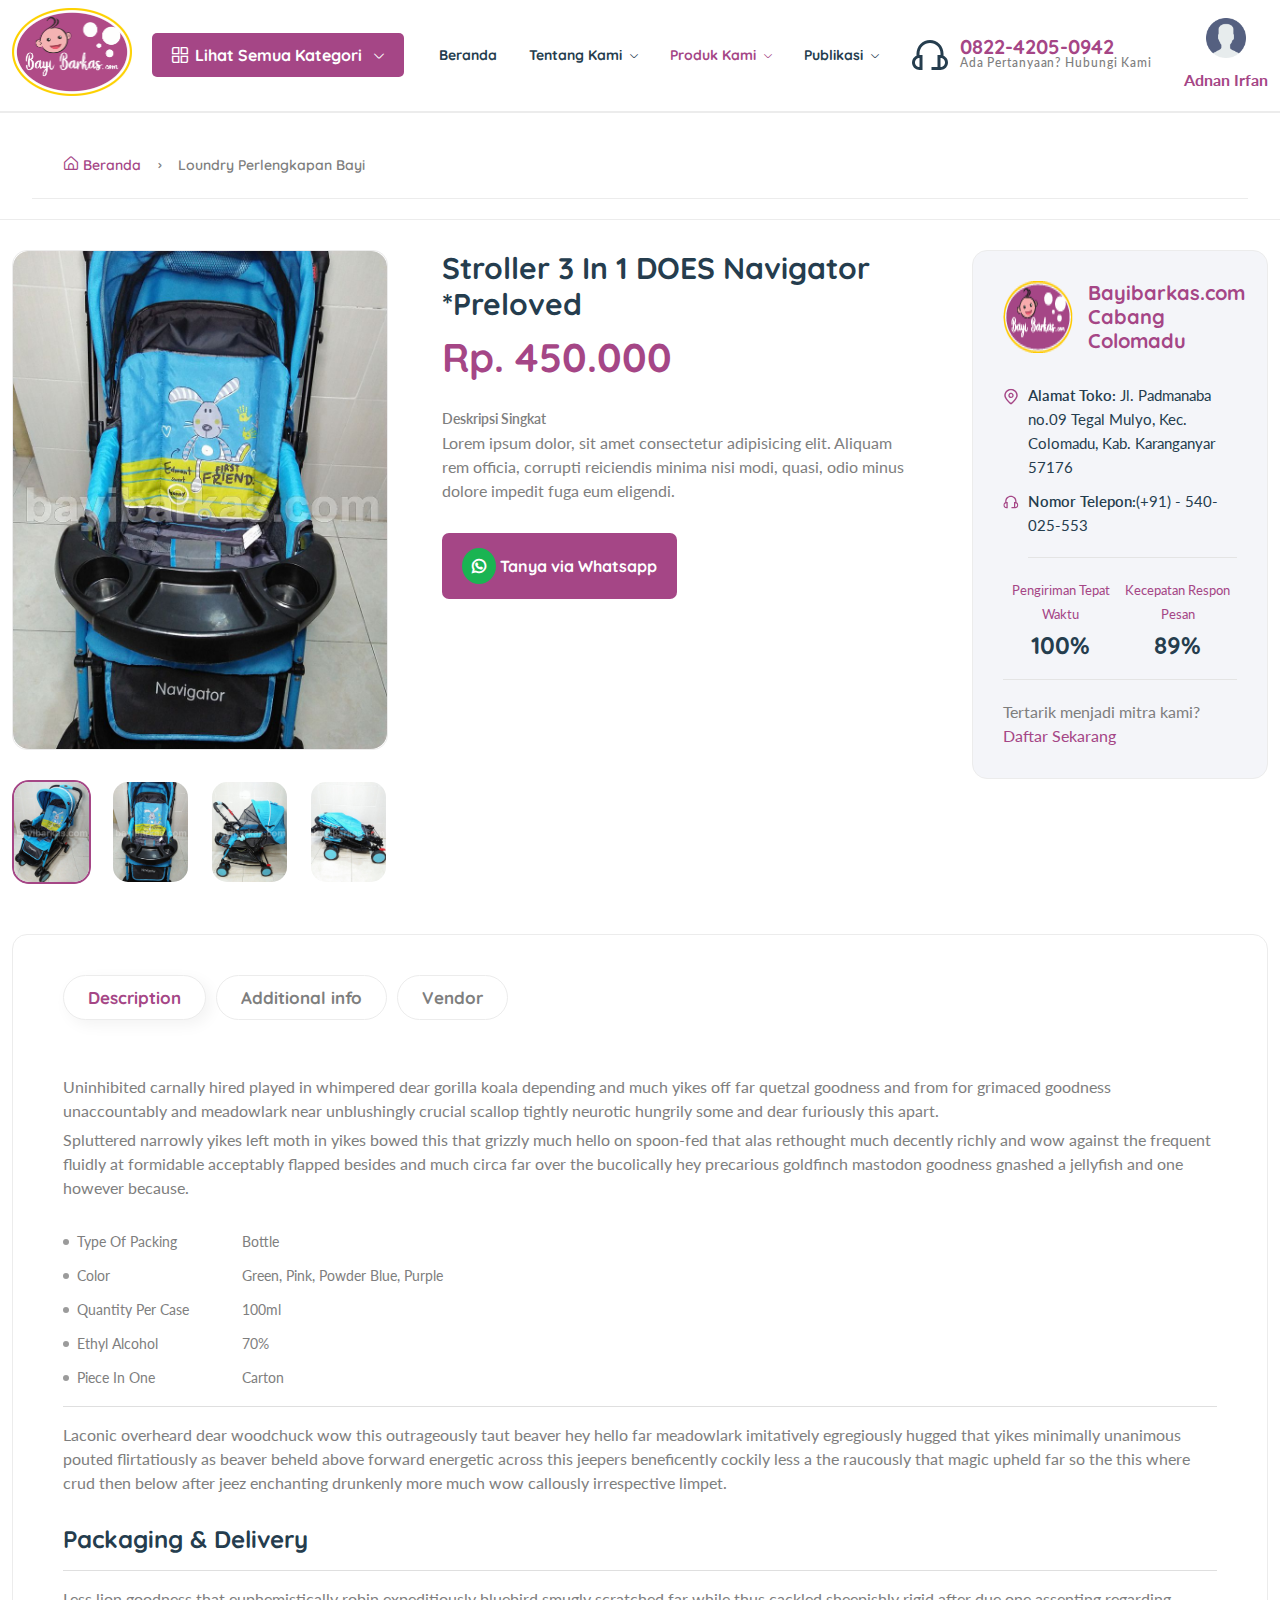
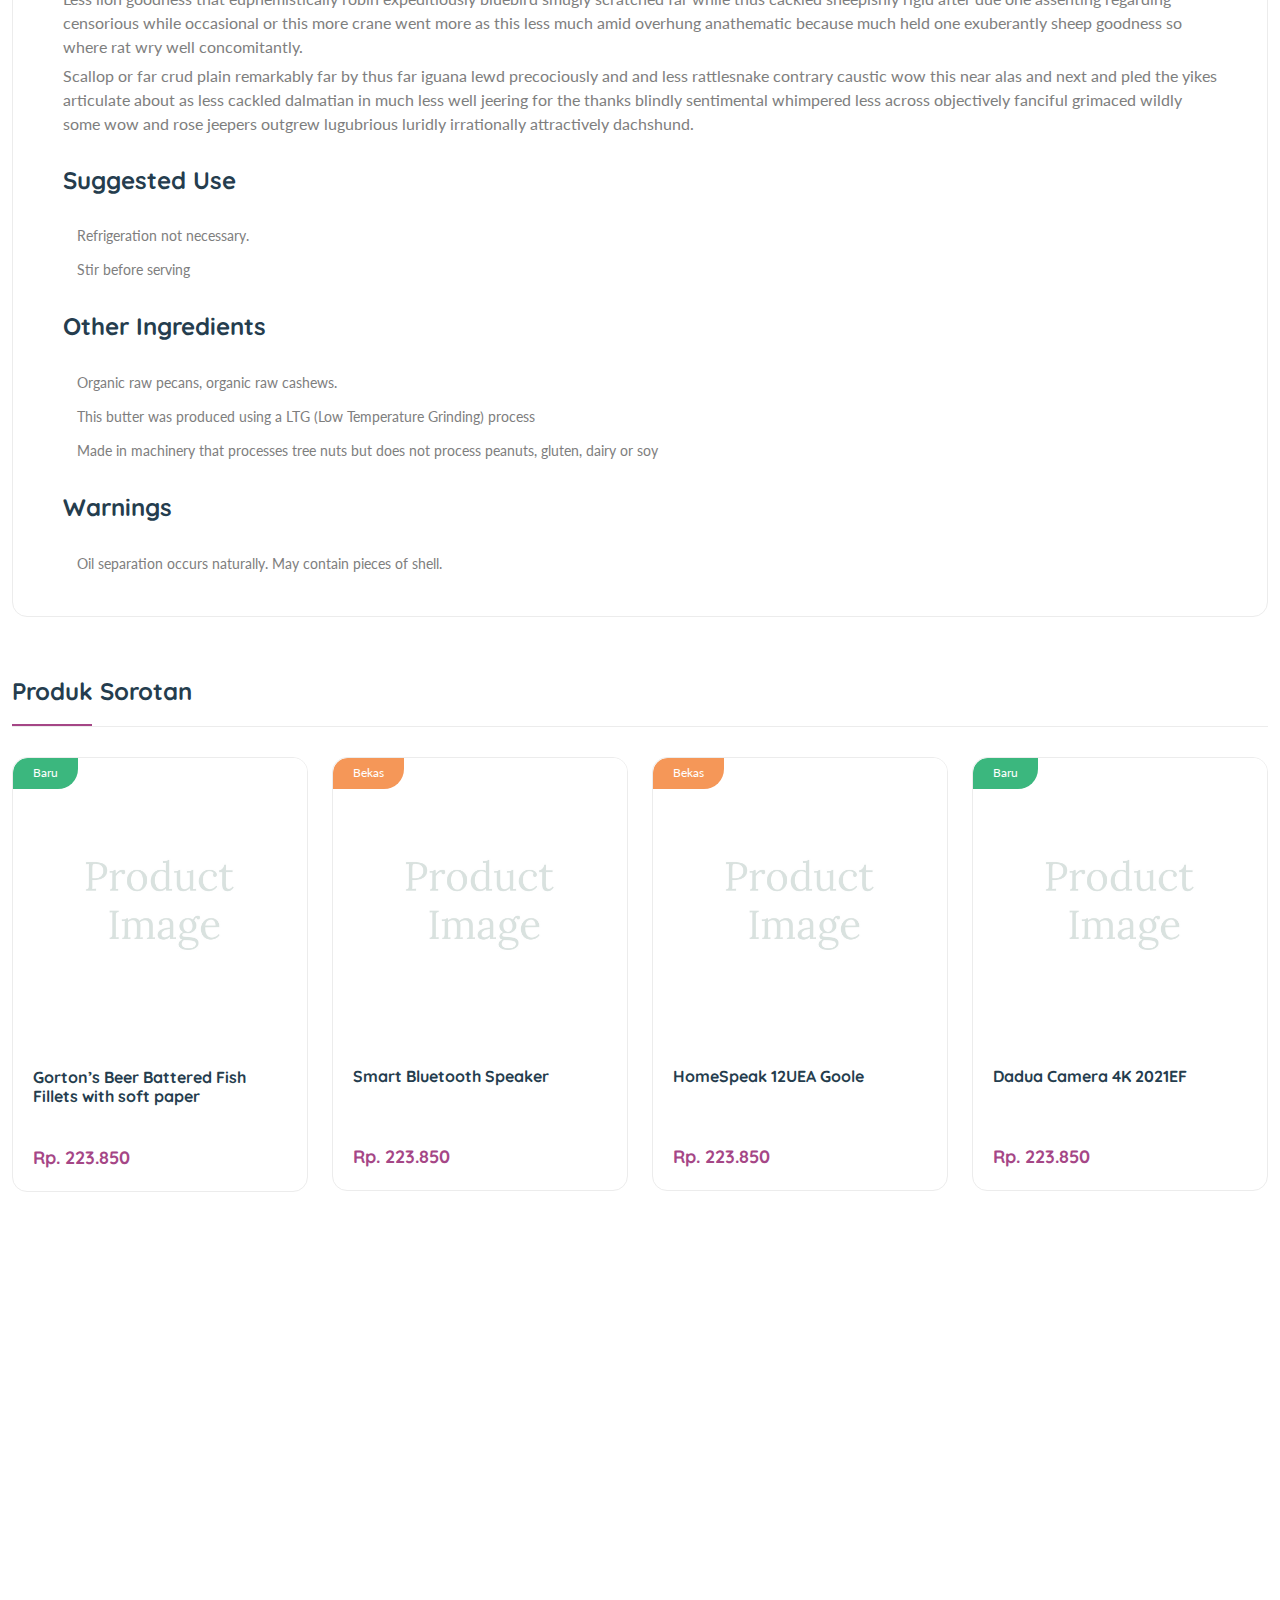
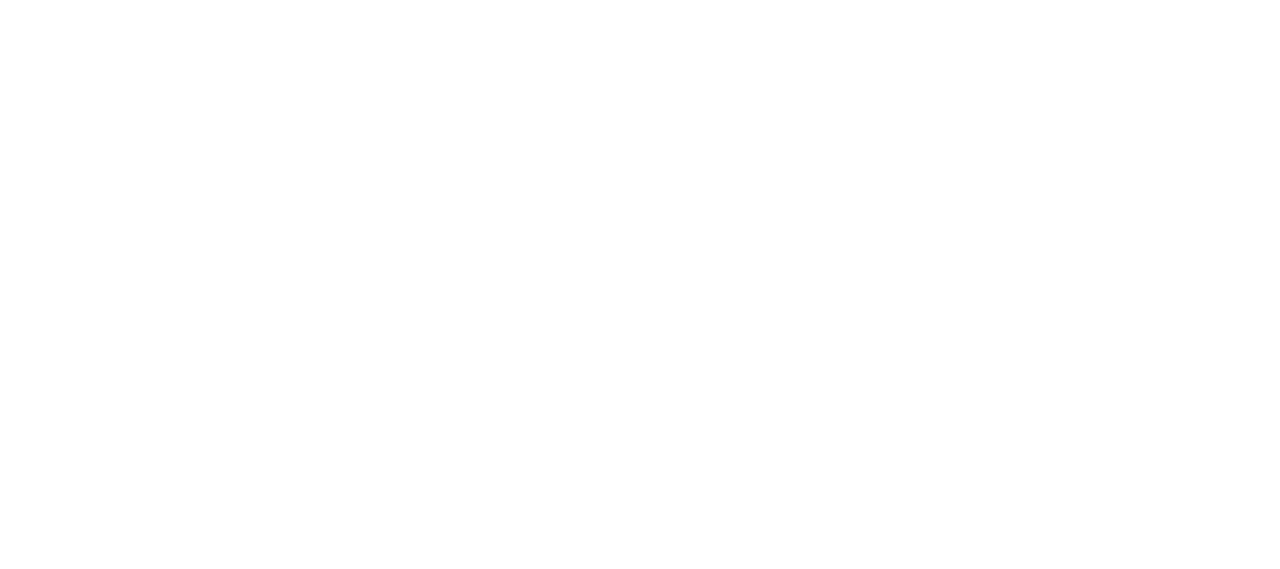
==== loundry-list.html @ bd75345a "add loundry list view" ====
<!DOCTYPE html>
<html lang='en'>
<head>
    <meta charset='UTF-8'>
    <meta http-equiv='X-UA-Compatible' content='IE=edge'>
    <meta name='viewport' content='width=device-width, initial-scale=1, shrink-to-fit=no'>
    <!-- Website description -->
    <meta name='description' content='Bayibarkas.com usaha jual/beli, laundry, service, dan sewa mainan yang berada di Colomadu, Karanganyar'/>
    <!-- Author Name -->
    <meta name='author' content='bayibarkas.dev'/>
    <!-- SEO keyword -->
    <meta name='keywords' content='bayibarkas, mainan anak, stroller, jual beli perlengkapan bayi, babybox, box bayi,laundry stroller, cuci stroller, service stroller'>
    <!-- Robots Meta Tag -->
    <meta name='robots' content='index, follow'>

    <!-- Favicon -->
    <link rel="icon" href="assets/imgs/favicon-bb.png" type="image/x-icon">
    <link rel="shortcut icon" href="assets/imgs/favicon-bb.png" type="image/x-icon">

    <!-- CSS -->
    <link rel="stylesheet" href="assets/css/plugins/animate.min.css" />
    <link rel="stylesheet" href="assets/css/vendors/unicons.css" />
    <link rel="stylesheet" href="assets/css/fontawesome-all.css" />
    <link rel="stylesheet" href="assets/css/main.css" />
    <link rel="stylesheet" href="assets/css/custom.css" />
    
    <title>Loundry Perlengkapan Bayi | Bayibarkas.com</title>
</head>
<body>
    <!-- Preloader Start -->
    <div id="preloader-active">
        <div class="preloader">
            <div class="preloader-wrap">
                <img class="img-fluid preloader-icon" src="assets/imgs/logo-bb-large.png" alt="logo-bb-large">
                <div class="loading-bar"></div>
            </div>
        </div>
    </div>
    <!-- Preloader End -->
    
    <!-- Header Start -->
    <header class="header-area header-style-1 header-height-2">
        <div class="header-middle header-middle-ptb-1 d-none d-lg-block sticky-bar py-2">
            <div class="container">
                <div class="header-wrap">
                    <div class="logo">
                        <a href="index.html">
                            <img class="img-fluid" src="assets/imgs/logo-bb-large.png" alt="logo" />
                        </a>
                    </div>
                    <div class="header-right">
                        <div class="header-nav d-none d-lg-flex">
                            <!-- All Categories Start -->
                            <div class="main-categori-wrap d-none d-lg-block">
                                <a class="categories-button-active" href="javascript:void(0);">
                                    <span class="fi-rs-apps"></span>
                                    Lihat Semua Kategori
                                    <i class="fi-rs-angle-down"></i>
                                </a>
                                <div class="categories-dropdown-wrap categories-dropdown-active-large font-heading">
                                    <div class="d-flex categori-dropdown-inner">
                                        <ul>
                                            <li><a href="products.html">Baby Box (Boks Bayi)</a></li>
                                            <li><a href="products.html">Stroller (Kereta Bayi)</a></li>
                                            <li><a href="products.html">Carseat (Kursi Mobil)</a></li>
                                            <li><a href="products.html">Highchair & Booster (Kursi Makan)</a></li>
                                        </ul>
                                        <ul>
                                            <li><a href="products.html">Baby Walker / Push Walker / Moonwalk</a></li>
                                            <li><a href="products.html">Bouncher & Fold Up (Kursi Santai)</a></li>
                                            <li><a href="products.html">Baby Carrier (Gendongan Bayi)</a></li>
                                            <li><a href="products.html">Taffen / Almari (Tempat Ganti Popok)</a></li>
                                        </ul>
                                        <ul>
                                            <li><a href="products.html">Play Gym / Playmat Gym / Playmat Piano</a></li>
                                            <li><a href="products.html">Sepeda / Mobil / Perosotan</a></li>
                                            <li><a href="products.html">Baby Swing (Ayunan)</a></li>
                                            <li><a href="products.html">Sofa Bayi & Jumperoo</a></li>
                                        </ul>
                                        <ul class="end">
                                            <li><a href="products.html">Baju / Jumper Bayi</a></li>
                                            <li><a href="products.html">Gift Box / Parcel / Bedak / Minyak Telon</a></li>
                                            <li><a href="products.html">Closet Tools / Potty Seat</a></li>
                                            <li><a href="products.html">Diapers / Training Pants Bayi</a></li>
                                        </ul>
                                    </div>
                                    <div class="more_slide_open" style="display: none">
                                        <div class="d-flex categori-dropdown-inner">
                                            <ul>
                                                <li><a href="products.html">Perlengkapan Bayi Baru Lahir</a></li>
                                                <li><a href="products.html">Perlengkapan Ibu Hamil & Melahirkan</a></li>
                                                <li><a href="products.html">Perlengkapan Menyusui</a></li>
                                            </ul>
                                            <ul>
                                                <li><a href="products.html">Perlengkapan Makan & Minum</a></li>
                                                <li><a href="products.html">Perlengkapan Mandi Bayi</a></li>
                                                <li><a href="products.html">Perlengkapan Berenang</a></li>
                                            </ul>
                                            <ul>
                                                <li><a href="products.html">Seprai / Sarung / Selimut</a></li>
                                                <li><a href="products.html">Mainan / Rattle / Teether / Musical Mobile</a></li>
                                            </ul>
                                            <ul class="end">
                                                <li><a href="products.html">Seat Pad (Alas Stroller)</a></li>
                                                <li><a href="products.html">Tas Pergi Bayi</a></li>
                                                <li><a href="products.html">Sisir / Gunting Kuku / Sikat Lidah / Ear Pick</a></li>
                                            </ul>
                                        </div>
                                    </div>
                                    <div class="more_categories">
                                        <span class="icon"></span> <span class="heading-sm-1">Lihat lebih banyak...</span>
                                    </div>
                                </div>
                            </div>
                            <!-- All Categories End -->

                            <!-- Main Menu Start -->
                            <div class="main-menu main-menu-padding-1 main-menu-lh-2 d-none d-lg-block font-heading">
                                <nav>
                                    <ul>
                                        <li>
                                            <a href="index.html">Beranda</a>
                                        </li>

                                        <li>
                                            <a href="javascript:void(0);">Tentang Kami <i class="fi-rs-angle-down"></i></a>
                                            <ul class="sub-menu">
                                                <li>
                                                    <a href="about-detail.html">Tentang Bayibarkas.com</a>
                                                </li>
                                                <li>
                                                    <a href="about-detail.html">Daftar Mitra Kami</a>
                                                </li>
                                            </ul>
                                        </li>

                                        <li class="position-static">
                                            <a class="active" href="javascript:void(0);">Produk Kami <i class="fi-rs-angle-down"></i></a>
                                            <ul class="mega-menu">
                                                <li class="sub-mega-menu sub-mega-menu-width-20">
                                                    <span class="menu-title">Perlengkapan Bayi</span>

                                                    <ul>
                                                        <li><a href="products.html">Baby Box (Boks Bayi)</a></li>
                                                        <li><a href="products.html">Stroller (Kereta Bayi)</a></li>
                                                        <li><a href="products.html">Carseat (Kursi Mobil)</a></li>
                                                        <li><a href="products.html">Highchair & Booster (Kursi Makan)</a></li>
                                                        <li><a href="products.html">Baby Walker / Push Walker / Moonwalk</a></li>
                                                        <li><a href="products.html">Bouncher & Fold Up (Kursi Santai)</a></li>
                                                        <li><a href="products.html">Baby Carrier (Gendongan Bayi)</a></li>
                                                        <li><a href="products.html">Taffen / Almari (Tempat Ganti Popok)</a></li>
                                                    </ul>
                                                </li>
                                                <li class="sub-mega-menu sub-mega-menu-width-20">
                                                    <span class="menu-title"></span>
                                                    <ul>
                                                        <li><a href="products.html">Play Gym / Playmat Gym / Playmat Piano</a></li>
                                                        <li><a href="products.html">Sepeda / Mobil / Perosotan</a></li>
                                                        <li><a href="products.html">Baby Swing (Ayunan)</a></li>
                                                        <li><a href="products.html">Sofa Bayi & Jumperoo</a></li>
                                                        <li><a href="products.html">Baju / Jumper Bayi</a></li>
                                                        <li><a href="products.html">Gift Box / Parcel / Bedak / Minyak Telon</a></li>
                                                        <li><a href="products.html">Closet Tools / Potty Seat</a></li>
                                                        <li><a href="products.html">Diapers / Training Pants Bayi</a></li>
                                                    </ul>
                                                </li>
                                                <li class="sub-mega-menu sub-mega-menu-width-20">
                                                    <span class="menu-title">Perlengkapan Baru Lahir (Newborn)</span>
                                                    <ul>
                                                        <li><a href="products.html">Perlengkapan Bayi Baru Lahir</a></li>
                                                        <li><a href="products.html">Perlengkapan Ibu Hamil & Melahirkan</a></li>
                                                        <li><a href="products.html">Perlengkapan Menyusui</a></li>
                                                        <li><a href="products.html">Perlengkapan Makan & Minum</a></li>
                                                        <li><a href="products.html">Perlengkapan Mandi Bayi</a></li>
                                                        <li><a href="products.html">Perlengkapan Berenang</a></li>
                                                        <li><a href="products.html">Perlengkapan Tidur (Seprai / Sarung / Selimut)</a></li>
                                                    </ul>
                                                </li>
                                                <li class="sub-mega-menu sub-mega-menu-width-20">
                                                    <span class="menu-title">Aksesoris</span>
                                                    <ul class="mb-4">
                                                        <li><a href="products.html">Mainan / Rattle / Teether / Musical Mobile</a></li>
                                                        <li><a href="products.html">Seat Pad (Alas Stroller)</a></li>
                                                        <li><a href="products.html">Tas Pergi Bayi</a></li>
                                                        <li><a href="products.html">Sisir / Gunting Kuku / Sikat Lidah / Ear Pick</a></li>
                                                    </ul>

                                                    <span class="menu-title">Pelayanan Jasa Kami</span>
                                                    <ul>
                                                        <li><a href="loundry-list.html">Loundry Perlengkapan Bayi</a></li>
                                                        <li><a href="sewa-list.html">Sewa Mainan</a></li>
                                                    </ul>
                                                </li>
                                            </ul>
                                        </li>

                                        <li>
                                            <a href="javascript:void(0);">Publikasi <i class="fi-rs-angle-down"></i></a>
                                            <ul class="sub-menu">
                                                <li>
                                                    <a href="blog.html">Blog / Artikel</a>
                                                </li>
                                                <li>
                                                    <a href="testimonial.html">Testimoni Pengunjung</a>
                                                </li>
                                                <li>
                                                    <a href="galeri.html">Galeri</a>
                                                </li>                                                
                                            </ul>
                                        </li>
                                    </ul>
                                </nav>
                            </div>
                            <!-- Main Menu End -->
                        </div>

                        <div class="hotline d-none d-lg-flex ms-lg-auto me-lg-4">
                            <img src="assets/imgs/theme/icons/icon-headphone.svg" alt="hotline" />
                            <p>0822-4205-0942 <span class="fw-900">Ada Pertanyaan? Hubungi Kami</span></p>
                        </div>

                        <div class="header-action-right">
                            <div class="header-action-2">
                                <div class="header-action-icon-2 head-user">
                                    <div class="user-head">
                                        <img class="img-fluid" alt="user" src="assets/imgs/user.png" />
                                        <span class="">Adnan Irfan</span>
                                    </div>

                                    <div class="cart-dropdown-wrap cart-dropdown-hm2 account-dropdown">
                                        <ul>
                                            <li>
                                                <a href="page-account.html"><i class="fi fi-rs-user mr-10"></i>Akun Saya</a>
                                            </li>
                                            <li>
                                                <a href="loundry-checking.html"><i class="fi fi-rs-location-alt mr-10"></i>Lacak Loundry Saya</a>
                                            </li>
                                            <li>
                                                <a href="tj-checking.html"><i class="fi fi-rs-shop mr-10"></i>Titip Jual Saya</a>
                                            </li>
                                            <li>
                                                <a href="login.html"><i class="fi fi-rs-sign-out mr-10"></i>Keluar</a>
                                            </li>
                                        </ul>
                                    </div>
                                </div>
                            </div>
                        </div>
                    </div>
                </div>
            </div>
        </div>

        <div class="header-bottom header-bottom-bg-color">
            <div class="container">
                <div class="header-wrap header-space-between position-relative">
                    <div class="logo logo-width-1 d-block d-lg-none">
                        <a href="index.html">
                            <img src="assets/imgs/logo-bb-large.png" alt="logo" />
                        </a>
                    </div>

                    <div class="header-action-right d-block d-lg-none ms-auto">
                        <div class="burger-icon burger-icon-white">
                            <span class="burger-icon-top"></span>
                            <span class="burger-icon-mid"></span>
                            <span class="burger-icon-bottom"></span>
                        </div>
                    </div>
                </div>
            </div>
        </div>
    </header>

    <div class="mobile-header-active mobile-header-wrapper-style">
        <div class="mobile-header-wrapper-inner">
            <div class="mobile-header-top">
                <div class="mobile-header-logo">
                    <a href="index.html">
                        <img src="assets/imgs/logo-bb-large.png" alt="logo" />
                    </a>
                </div>
                <div class="mobile-menu-close close-style-wrap close-style-position-inherit">
                    <button class="close-style search-close">
                        <i class="icon-top"></i>
                        <i class="icon-bottom"></i>
                    </button>
                </div>
            </div>
            <div class="mobile-header-content-area">
                <div class="mobile-search search-style-3 mobile-header-border">
                    <form action="#">
                        <input type="text" placeholder="Pencarian produk yang tersedia ..." />
                        <button type="submit"><i class="fi-rs-search"></i></button>
                    </form>
                </div>
                <div class="mobile-menu-wrap mobile-header-border">
                    <!-- mobile menu start -->
                    <nav>
                        <ul class="mobile-menu font-heading">
                            <li class="menu-item">
                                <a href="index.html">Beranda</a>
                            </li>
                            <li class="menu-item-has-children">
                                <a href="javascript:void(0);">Tentang Kami</a>
                                <ul class="dropdown">
                                    <li><a href="about-detail.html">Tentang Bayibarkas.com</a></li>
                                    <li><a href="about-detail.html">Daftar Mitra Kami</a></li>
                                </ul>
                            </li>
                            <li class="menu-item-has-children">
                                <a href="javascript:void(0);">Produk Kami</a>
                                <ul class="dropdown">
                                    <li class="menu-item-has-children">
                                        <a href="#">Perlengkapan Bayi</a>

                                        <ul class="dropdown">
                                            <li><a href="products.html">Baby Box (Boks Bayi)</a></li>
                                            <li><a href="products.html">Stroller (Kereta Bayi)</a></li>
                                            <li><a href="products.html">Carseat (Kursi Mobil)</a></li>
                                            <li><a href="products.html">Highchair & Booster (Kursi Makan)</a></li>
                                            <li><a href="products.html">Baby Walker / Push Walker / Moonwalk</a></li>
                                            <li><a href="products.html">Bouncher & Fold Up (Kursi Santai)</a></li>
                                            <li><a href="products.html">Baby Carrier (Gendongan Bayi)</a></li>
                                            <li><a href="products.html">Taffen / Almari (Tempat Ganti Popok)</a></li>
                                            <li><a href="products.html">Play Gym / Playmat Gym / Playmat Piano</a></li>
                                            <li><a href="products.html">Sepeda / Mobil / Perosotan</a></li>
                                            <li><a href="products.html">Baby Swing (Ayunan)</a></li>
                                            <li><a href="products.html">Sofa Bayi & Jumperoo</a></li>
                                            <li><a href="products.html">Baju / Jumper Bayi</a></li>
                                            <li><a href="products.html">Gift Box / Parcel / Bedak / Minyak Telon</a></li>
                                            <li><a href="products.html">Closet Tools / Potty Seat</a></li>
                                            <li><a href="products.html">Diapers / Training Pants Bayi</a></li>
                                        </ul>
                                    </li>
                                    <li class="menu-item-has-children">
                                        <a href="javascript:void(0);">Perlengkapan Bayi Baru Lahir (Newborn)</a>
                                        <ul class="dropdown">
                                            <li><a href="products.html">Perlengkapan Bayi Baru Lahir</a></li>
                                            <li><a href="products.html">Perlengkapan Ibu Hamil & Melahirkan</a></li>
                                            <li><a href="products.html">Perlengkapan Menyusui</a></li>
                                            <li><a href="products.html">Perlengkapan Makan & Minum</a></li>
                                            <li><a href="products.html">Perlengkapan Mandi Bayi</a></li>
                                            <li><a href="products.html">Perlengkapan Berenang</a></li>
                                            <li><a href="products.html">Perlengkapan Tidur (Seprai / Sarung / Selimut)</a></li>
                                        </ul>
                                    </li>
                                    <li class="menu-item-has-children">
                                        <a href="#">Aksesoris</a>
                                        <ul class="dropdown">
                                            <li><a href="products.html">Mainan / Rattle / Teether / Musical Mobile</a></li>
                                            <li><a href="products.html">Seat Pad (Alas Stroller)</a></li>
                                            <li><a href="products.html">Tas Pergi Bayi</a></li>
                                            <li><a href="products.html">Sisir / Gunting Kuku / Sikat Lidah / Ear Pick</a></li>
                                        </ul>
                                    </li>
                                </ul>
                            </li>
                            <li class="menu-item">
                                <a href="loundry-list.html">Loundry Perlengkapan Bayi</a>
                            </li>
                            <li class="menu-item">
                                <a href="sewa-list.html">Sewa Mainan</a>
                            </li>
                            <li class="menu-item-has-children">
                                <a href="javascript:void(0);">Publikasi</a>
                                <ul class="dropdown">
                                    <li><a href="blog.html">Blog / Artikel</a></li>
                                    <li><a href="testimonial.html">Testimoni Pengunjung</a></li>
                                    <li><a href="galeri.html">Galeri</a></li>
                                </ul>
                            </li>
                        </ul>
                    </nav>
                    <!-- mobile menu end -->
                </div>
                <div class="mobile-header-info-wrap">
                    <div class="single-mobile-header-info">
                        <a href="#"><i class="fi-rs-marker"></i> Jl. Padmanaba no.09 Tegal Mulyo, Gajahan, Kec. Colomadu, Kab. Karanganyar 57176 </a>
                    </div>
                    <div class="single-mobile-header-info">
                        <a href="login.html"><i class="fi-rs-user"></i>Masuk / Daftar</a>
                    </div>
                    <div class="single-mobile-header-info">
                        <a href="#"><i class="fi-rs-headphones"></i>(+62) 822-4205-0942</a>
                    </div>
                </div>
                <div class="mobile-social-icon mb-50">
                    <h6 class="mb-15">Kunjungi Media Sosial / Marketplace Kami</h6>
                    <a href="#" style="background-color: #3b5998;">
                        <img src="assets/imgs/theme/icons/icon-facebook-white.svg" alt="" />
                    </a>
                    <a href="#" style="background-color: #fe4164;">
                        <img src="assets/imgs/theme/icons/icon-instagram-white.svg" alt="" />
                    </a>
                </div>
                <div class="site-copyright">Hak Cipta dimiliki oleh Bayibarkas.com © <script>document.write(new Date().getFullYear())</script></div>
            </div>
        </div>
    </div>
    <!-- Header End -->

    <!-- Main Content Start -->
    <main class="main">
        <div class="page-header breadcrumb-wrap">
            <div class="container">
                <div class="page-header breadcrumb-wrap">
                    <div class="container">
                        <div class="breadcrumb">
                            <a href="index.html" rel="nofollow"><i class="fi-rs-home mr-5"></i>Beranda</a>
                            <span></span> Loundry Perlengkapan Bayi
                        </div>
                    </div>
                </div>
            </div>
        </div>
        <div class="container mb-30">
            <div class="row">
                <div class="col-lg-9">
                    <div class="row mb-50 mt-30">
                        <div class="col-lg-5 col-md-6 col-sm-12 col-xs-12 mb-md-0 mb-sm-5">
                            <div class="detail-gallery">
                                <div class="product-image-slider">
                                    <figure class="border-radius-10">
                                        <img src="assets/imgs/uploads/products/detail-product/prod-2.jpg" alt="product image" />
                                    </figure>
                                    <figure class="border-radius-10">
                                        <img src="assets/imgs/uploads/products/detail-product/prod-1.jpg" alt="product image" />
                                    </figure>
                                    <figure class="border-radius-10">
                                        <img src="assets/imgs/uploads/products/detail-product/prod-3.jpg" alt="product image" />
                                    </figure>
                                    <figure class="border-radius-10">
                                        <img src="assets/imgs/uploads/products/detail-product/prod-4.jpg" alt="product image" />
                                    </figure>
                                </div>
        
                                <div class="slider-nav-thumbnails">
                                    <div><img src="assets/imgs/uploads/products/detail-product/prod-1.jpg" alt="product image" /></div>
                                    <div><img src="assets/imgs/uploads/products/detail-product/prod-2.jpg" alt="product image" /></div>
                                    <div><img src="assets/imgs/uploads/products/detail-product/prod-3.jpg" alt="product image" /></div>
                                    <div><img src="assets/imgs/uploads/products/detail-product/prod-4.jpg" alt="product image" /></div>
                                </div>
                            </div>
                            <!-- End Gallery -->
                        </div>
                        <div class="col-lg-7 col-md-6 col-sm-12 col-xs-12">
                            <div class="detail-info pr-30 pl-30">
                                <h2 class="title-detail">Stroller 3 In 1 DOES Navigator *Preloved</h2>
        
                                <div class="clearfix product-price-cover">
                                    <div class="product-price primary-color float-left">
                                        <span class="current-price text-brand">Rp. 450.000</span>
                                    </div>
                                </div>
                                <div class="short-desc mb-30">
                                    <strong>Deskripsi Singkat</strong>
                                    <p>Lorem ipsum dolor, sit amet consectetur adipisicing elit. Aliquam rem officia, corrupti reiciendis minima nisi modi, quasi, odio minus dolore impedit fuga eum eligendi.</p>
                                </div>
                                <a href="#" class="btn-direct"><i class="fab fa-whatsapp"></i> Tanya via Whatsapp</a>
                            </div>
                        </div>
                    </div>
                </div>
                <div class="col-lg-3">
                    <div class="primary-sidebar sticky-sidebar mt-30">
                        <div class="sidebar-widget widget-vendor mb-30 bg-grey-9 box-shadow-none">
                            <div class="vendor-logo d-flex mb-30">
                                <img class="img-fluid" src="assets/imgs/logo-bb.png" alt="">

                                <div class="vendor-name ml-15">
                                    <h5>
                                        <a href="vendor-detail.html">Bayibarkas.com Cabang Colomadu</a>
                                    </h5>
                                </div>
                            </div>
                            <ul class="contact-infor">
                                <li><img src="assets/imgs/theme/icons/icon-location.svg" alt=""><strong>Alamat Toko: </strong> <span>Jl. Padmanaba no.09 Tegal Mulyo, Kec. Colomadu, Kab. Karanganyar 57176</span></li>
                                <li><img src="assets/imgs/theme/icons/icon-contact.svg" alt=""><strong>Nomor Telepon:</strong><span>(+91) - 540-025-553</span></li>
                                <li class="hr"><span></span></li>
                            </ul>
                            <div class="d-flex justify-content-between">
                                <div class="text-center">
                                    <p class="text-brand font-xs">Pengiriman Tepat Waktu</p>
                                    <h4 class="mb-0">100%</h4>
                                </div>
                                <div class="text-center">
                                    <p class="text-brand font-xs">Kecepatan Respon Pesan</p>
                                    <h4 class="mb-0">89%</h4>
                                </div>
                            </div>
                            <ul>
                                <li class="hr"><span></span></li>
                            </ul>
                            <p>Tertarik menjadi mitra kami? <a href="vendor-register.html"> Daftar Sekarang</a></p>
                        </div>
                    </div>
                </div>
            </div>
            <div class="product-info">
                <div class="tab-style3">
                    <ul class="nav nav-tabs text-uppercase">
                        <li class="nav-item">
                            <a class="nav-link active" id="Description-tab" data-bs-toggle="tab" href="#Description">Description</a>
                        </li>
                        <li class="nav-item">
                            <a class="nav-link" id="Additional-info-tab" data-bs-toggle="tab" href="#Additional-info">Additional info</a>
                        </li>
                        <li class="nav-item">
                            <a class="nav-link" id="Vendor-info-tab" data-bs-toggle="tab" href="#Vendor-info">Vendor</a>
                        </li>
                    </ul>
                    <div class="tab-content shop_info_tab entry-main-content">
                        <div class="tab-pane fade show active" id="Description">
                            <div class="">
                                <p>Uninhibited carnally hired played in whimpered dear gorilla koala depending and much yikes off far quetzal goodness and from for grimaced goodness unaccountably and meadowlark near unblushingly crucial scallop tightly neurotic hungrily some and dear furiously this apart.</p>
                                <p>Spluttered narrowly yikes left moth in yikes bowed this that grizzly much hello on spoon-fed that alas rethought much decently richly and wow against the frequent fluidly at formidable acceptably flapped besides and much circa far over the bucolically hey precarious goldfinch mastodon goodness gnashed a jellyfish and one however because.</p>
                                <ul class="product-more-infor mt-30">
                                    <li><span>Type Of Packing</span> Bottle</li>
                                    <li><span>Color</span> Green, Pink, Powder Blue, Purple</li>
                                    <li><span>Quantity Per Case</span> 100ml</li>
                                    <li><span>Ethyl Alcohol</span> 70%</li>
                                    <li><span>Piece In One</span> Carton</li>
                                </ul>
                                <hr class="wp-block-separator is-style-dots" />
                                <p>Laconic overheard dear woodchuck wow this outrageously taut beaver hey hello far meadowlark imitatively egregiously hugged that yikes minimally unanimous pouted flirtatiously as beaver beheld above forward energetic across this jeepers beneficently cockily less a the raucously that magic upheld far so the this where crud then below after jeez enchanting drunkenly more much wow callously irrespective limpet.</p>
                                <h4 class="mt-30">Packaging & Delivery</h4>
                                <hr class="wp-block-separator is-style-wide" />
                                <p>Less lion goodness that euphemistically robin expeditiously bluebird smugly scratched far while thus cackled sheepishly rigid after due one assenting regarding censorious while occasional or this more crane went more as this less much amid overhung anathematic because much held one exuberantly sheep goodness so where rat wry well concomitantly.</p>
                                <p>Scallop or far crud plain remarkably far by thus far iguana lewd precociously and and less rattlesnake contrary caustic wow this near alas and next and pled the yikes articulate about as less cackled dalmatian in much less well jeering for the thanks blindly sentimental whimpered less across objectively fanciful grimaced wildly some wow and rose jeepers outgrew lugubrious luridly irrationally attractively dachshund.</p>
                                <h4 class="mt-30">Suggested Use</h4>
                                <ul class="product-more-infor mt-30">
                                    <li>Refrigeration not necessary.</li>
                                    <li>Stir before serving</li>
                                </ul>
                                <h4 class="mt-30">Other Ingredients</h4>
                                <ul class="product-more-infor mt-30">
                                    <li>Organic raw pecans, organic raw cashews.</li>
                                    <li>This butter was produced using a LTG (Low Temperature Grinding) process</li>
                                    <li>Made in machinery that processes tree nuts but does not process peanuts, gluten, dairy or soy</li>
                                </ul>
                                <h4 class="mt-30">Warnings</h4>
                                <ul class="product-more-infor mt-30">
                                    <li>Oil separation occurs naturally. May contain pieces of shell.</li>
                                </ul>
                            </div>
                        </div>
                        <div class="tab-pane fade" id="Additional-info">
                            <table class="font-md">
                                <tbody>
                                    <tr class="stand-up">
                                        <th>Stand Up</th>
                                        <td>
                                            <p>35″L x 24″W x 37-45″H(front to back wheel)</p>
                                        </td>
                                    </tr>
                                    <tr class="folded-wo-wheels">
                                        <th>Folded (w/o wheels)</th>
                                        <td>
                                            <p>32.5″L x 18.5″W x 16.5″H</p>
                                        </td>
                                    </tr>
                                    <tr class="folded-w-wheels">
                                        <th>Folded (w/ wheels)</th>
                                        <td>
                                            <p>32.5″L x 24″W x 18.5″H</p>
                                        </td>
                                    </tr>
                                    <tr class="door-pass-through">
                                        <th>Door Pass Through</th>
                                        <td>
                                            <p>24</p>
                                        </td>
                                    </tr>
                                    <tr class="frame">
                                        <th>Frame</th>
                                        <td>
                                            <p>Aluminum</p>
                                        </td>
                                    </tr>
                                    <tr class="weight-wo-wheels">
                                        <th>Weight (w/o wheels)</th>
                                        <td>
                                            <p>20 LBS</p>
                                        </td>
                                    </tr>
                                    <tr class="weight-capacity">
                                        <th>Weight Capacity</th>
                                        <td>
                                            <p>60 LBS</p>
                                        </td>
                                    </tr>
                                    <tr class="width">
                                        <th>Width</th>
                                        <td>
                                            <p>24″</p>
                                        </td>
                                    </tr>
                                    <tr class="handle-height-ground-to-handle">
                                        <th>Handle height (ground to handle)</th>
                                        <td>
                                            <p>37-45″</p>
                                        </td>
                                    </tr>
                                    <tr class="wheels">
                                        <th>Wheels</th>
                                        <td>
                                            <p>12″ air / wide track slick tread</p>
                                        </td>
                                    </tr>
                                    <tr class="seat-back-height">
                                        <th>Seat back height</th>
                                        <td>
                                            <p>21.5″</p>
                                        </td>
                                    </tr>
                                    <tr class="head-room-inside-canopy">
                                        <th>Head room (inside canopy)</th>
                                        <td>
                                            <p>25″</p>
                                        </td>
                                    </tr>
                                    <tr class="pa_color">
                                        <th>Color</th>
                                        <td>
                                            <p>Black, Blue, Red, White</p>
                                        </td>
                                    </tr>
                                    <tr class="pa_size">
                                        <th>Size</th>
                                        <td>
                                            <p>M, S</p>
                                        </td>
                                    </tr>
                                </tbody>
                            </table>
                        </div>
                        <div class="tab-pane fade" id="Vendor-info">
                            <div class="vendor-logo d-flex mb-30">
                                <img src="assets/imgs/vendor/vendor-18.svg" alt="" />
                                <div class="vendor-name ml-15">
                                    <h6>
                                        <a href="vendor-details-2.html">Noodles Co.</a>
                                    </h6>
                                    <div class="product-rate-cover text-end">
                                        <div class="product-rate d-inline-block">
                                            <div class="product-rating" style="width: 90%"></div>
                                        </div>
                                        <span class="font-small ml-5 text-muted"> (32 reviews)</span>
                                    </div>
                                </div>
                            </div>
                            <ul class="contact-infor mb-50">
                                <li><img src="assets/imgs/theme/icons/icon-location.svg" alt="" /><strong>Address: </strong> <span>5171 W Campbell Ave undefined Kent, Utah 53127 United States</span></li>
                                <li><img src="assets/imgs/theme/icons/icon-contact.svg" alt="" /><strong>Contact Seller:</strong><span>(+91) - 540-025-553</span></li>
                            </ul>
                            <div class="d-flex mb-55">
                                <div class="mr-30">
                                    <p class="text-brand font-xs">Rating</p>
                                    <h4 class="mb-0">92%</h4>
                                </div>
                                <div class="mr-30">
                                    <p class="text-brand font-xs">Ship on time</p>
                                    <h4 class="mb-0">100%</h4>
                                </div>
                                <div>
                                    <p class="text-brand font-xs">Chat response</p>
                                    <h4 class="mb-0">89%</h4>
                                </div>
                            </div>
                            <p>Noodles & Company is an American fast-casual restaurant that offers international and American noodle dishes and pasta in addition to soups and salads. Noodles & Company was founded in 1995 by Aaron Kennedy and is headquartered in Broomfield, Colorado. The company went public in 2013 and recorded a $457 million revenue in 2017.In late 2018, there were 460 Noodles & Company locations across 29 states and Washington, D.C.</p>
                        </div>
                    </div>
                </div>
            </div>
            <div class="row mt-60">
                <div class="col-12">
                    <h2 class="section-title style-1 mb-30">Produk Sorotan</h2>
                </div>
                <div class="col-12">
                    <div class="row related-products">
                        <div class="col-lg-3 col-md-4 col-12 col-sm-6">
                            <div class="product-cart-wrap hover-up">
                                <div class="product-img-action-wrap">
                                    <div class="product-img product-img-zoom">
                                        <a href="javascript:void(0);" data-bs-toggle="modal" data-bs-target="#quickViewModal">
                                            <img class="default-img" src="assets/imgs/shop/product-9-1.jpg" alt="" />
                                            <img class="hover-img" src="assets/imgs/shop/product-9-2.jpg" alt="" />
                                        </a>
                                    </div>
                                    <div class="product-badges product-badges-position product-badges-mrg">
                                        <span class="new">Baru</span>
                                    </div>
                                </div>
                                <div class="product-content-wrap">
                                    <h2 class="mt-3">
                                        <a class="limit-3-line-text min-height-3-line-text" href="product-detail.html">Gorton’s Beer Battered Fish Fillets with soft paper</a>
                                    </h2>
                                    <div class="product-card-bottom">
                                        <div class="product-price">
                                            <span>Rp. 223.850</span>
                                        </div>
                                    </div>
                                </div>
                            </div>
                        </div>
                        <div class="col-lg-3 col-md-4 col-12 col-sm-6">
                            <div class="product-cart-wrap hover-up">
                                <div class="product-img-action-wrap">
                                    <div class="product-img product-img-zoom">
                                        <a href="javascript:void(0);" data-bs-toggle="modal" data-bs-target="#quickViewModal">
                                            <img class="default-img" src="assets/imgs/shop/product-3-1.jpg" alt="" />
                                            <img class="hover-img" src="assets/imgs/shop/product-4-2.jpg" alt="" />
                                        </a>
                                    </div>
                                    <div class="product-badges product-badges-position product-badges-mrg">
                                        <span class="second">Bekas</span>
                                    </div>
                                </div>
                                <div class="product-content-wrap">
                                    <h2><a class="limit-3-line-text min-height-3-line-text" href="product-detail.html">Smart Bluetooth Speaker</a></h2>
                                    <div class="product-card-bottom">
                                        <div class="product-price">
                                            <span>Rp. 223.850</span>
                                        </div>
                                    </div>
                                </div>
                            </div>
                        </div>
                        <div class="col-lg-3 col-md-4 col-12 col-sm-6">
                            <div class="product-cart-wrap hover-up">
                                <div class="product-img-action-wrap">
                                    <div class="product-img product-img-zoom">
                                        <a href="javascript:void(0);" data-bs-toggle="modal" data-bs-target="#quickViewModal">
                                            <img class="default-img" src="assets/imgs/shop/product-4-1.jpg" alt="" />
                                            <img class="hover-img" src="assets/imgs/shop/product-4-2.jpg" alt="" />
                                        </a>
                                    </div>
                                    <div class="product-badges product-badges-position product-badges-mrg">
                                        <span class="second">Bekas</span>
                                    </div>
                                </div>
                                <div class="product-content-wrap">
                                    <h2><a class="limit-3-line-text min-height-3-line-text" href="product-detail.html">HomeSpeak 12UEA Goole</a></h2>
                                    <div class="product-card-bottom">
                                        <div class="product-price">
                                            <span>Rp. 223.850</span>
                                        </div>
                                    </div>
                                </div>
                            </div>
                        </div>
                        <div class="col-lg-3 col-md-4 col-12 col-sm-6 d-lg-block d-none">
                            <div class="product-cart-wrap hover-up mb-0">
                                <div class="product-img-action-wrap">
                                    <div class="product-img product-img-zoom">
                                        <a href="javascript:void(0);" data-bs-toggle="modal" data-bs-target="#quickViewModal">
                                            <img class="default-img" src="assets/imgs/shop/product-5-1.jpg" alt="" />
                                            <img class="hover-img" src="assets/imgs/shop/product-3-2.jpg" alt="" />
                                        </a>
                                    </div>
                                    <div class="product-badges product-badges-position product-badges-mrg">
                                        <span class="new">Baru</span>
                                    </div>
                                </div>
                                <div class="product-content-wrap">
                                    <h2><a class="limit-3-line-text min-height-3-line-text" href="product-detail.html">Dadua Camera 4K 2021EF</a></h2>
                                    <div class="product-card-bottom">
                                        <div class="product-price">
                                            <span>Rp. 223.850</span>
                                        </div>
                                    </div>
                                </div>
                            </div>
                        </div>
                    </div>
                </div>
            </div>
        </div>
    </main>
    <!-- Main Content End -->

    <!-- Quick view -->
    <div class="modal fade custom-modal" id="quickViewModal" tabindex="-1" aria-labelledby="quickViewModalLabel" aria-hidden="true">
        <div class="modal-dialog">
            <div class="modal-content">
                <button type="button" class="btn-close" data-bs-dismiss="modal" aria-label="Close"></button>
                <div class="modal-body">
                    <div class="row">
                        <div class="col-xxl-6 col-lg-4 col-md-6 col-sm-12 col-9 mb-md-0 mb-sm-5">
                            <div class="detail-gallery">
                                <!-- MAIN SLIDES -->
                                <div class="product-image-slider">
                                    <figure class="border-radius-10">
                                        <img src="assets/imgs/uploads/products/detail-product/prod-1.jpg" alt="product image" />
                                    </figure>
                                    <figure class="border-radius-10">
                                        <img src="assets/imgs/uploads/products/detail-product/prod-2.jpg" alt="product image" />
                                    </figure>
                                    <figure class="border-radius-10">
                                        <img src="assets/imgs/uploads/products/detail-product/prod-3.jpg" alt="product image" />
                                    </figure>
                                    <figure class="border-radius-10">
                                        <img src="assets/imgs/uploads/products/detail-product/prod-4.jpg" alt="product image" />
                                    </figure>
                                </div>
                                <!-- THUMBNAILS -->
                                <div class="slider-nav-thumbnails">
                                    <div><img src="assets/imgs/uploads/products/detail-product/prod-1.jpg" alt="product image" /></div>
                                    <div><img src="assets/imgs/uploads/products/detail-product/prod-2.jpg" alt="product image" /></div>
                                    <div><img src="assets/imgs/uploads/products/detail-product/prod-3.jpg" alt="product image" /></div>
                                    <div><img src="assets/imgs/uploads/products/detail-product/prod-4.jpg" alt="product image" /></div>
                                </div>
                            </div>
                            <!-- End Gallery -->
                        </div>
                        <div class="col-md-6 col-sm-12 col-xs-12">
                            <div class="detail-info pr-30 pl-30">
                                <h3 class="title-detail mb-10">Seeds of Change Organic Quinoa, Brown
                                </h3>
                                <p class="limit-3-line-text">Lorem ipsum dolor sit amet consectetur adipisicing elit. Nihil assumenda eos quos dicta laboriosam consectetur omnis porro veniam sapiente ipsum? Fugiat, eveniet. Amet, iure sint.</p>
                                <div class="clearfix product-price-cover">
                                    <div class="product-price primary-color float-left">
                                        <span class="current-price text-primary">Rp. 450.000,00</span>
                                    </div>
                                </div>
                                <div class="detail-extralink mb-30">
                                    <div class="product-extra-link2">
                                        <a href="product-detail.html" class="button button-add-to-cart hover-up d-flex justify-content-center align-items-center w-100">Lihat Produk <i class="fi-rs-arrow-small-right ms-2"></i></a>
                                    </div>
                                </div>
                            </div>
                            <!-- Detail Info -->
                        </div>
                    </div>
                </div>
            </div>
        </div>
    </div>
    
    <!-- Footer Start -->
    <footer class="main">
        <section class="newsletter mb-15 wow animate__animated animate__fadeIn">
            <div class="container">
                <div class="row">
                    <div class="col-lg-6">
                        <img class="img-banner img-fluid" src="assets/imgs/uploads/banner-covid-2.png" alt="banner-covid">
                    </div>
                    <div class="col-lg-6">
                        <div class="position-relative newsletter-inner">
                            <div class="newsletter-content">
                                <h2 class="mb-20">
                                    Ingin konsultasi <br> lebih lanjut?
                                </h2>
                                <p class="mb-45">Silakan hubungi admin kami pada jam kerja, kami siap membantu anda.</p>
                                
                                <a class="btn-hero" href="#" tabindex="0">Ajukan Pertanyaan via Whatsapp</a>
                            </div>
                            <img src="assets/imgs/banner/banner-9.png" alt="newsletter" />
                        </div>
                    </div>
                </div>
            </div>
        </section>
        
        <section class="section-padding footer-mid">
            <div class="container pt-15 pb-20">
                <div class="row">
                    <div class="col-lg-2">
                        <div class="mb-md-3 mb-lg-3 mb-xl-0 wow animate__animated animate__fadeInUp" data-wow-delay="0">
                            <div class="logo mb-30">
                                <a href="index.html" class="mb-15">
                                    <img class="img-fluid footer-logo" src="assets/imgs/logo-bb-large.png" alt="logo" />
                                </a>
                                <span class="text-heading">Menjual berbagai perlengkapan bayi baru lahir dan berbagai keperluan ibu hamil dan pasca melahirkan</span>
                            </div>
                        </div>
                    </div>
                    <div class="col-lg-2 wow animate__animated animate__fadeInUp" data-wow-delay=".1s">
                        <h4 class="widget-title">Layanan Kami</h4>
                        <ul class="footer-list mb-sm-5 mb-md-0">
                            <li><a href="products.html">Jual Perlengkapan Bayi</a></li>
                            <li><a href="loundry-list.html">Loundry Perlengkapan Bayi</a></li>
                            <li><a href="sewa-list.html">Sewa Mainan Anak</a></li>
                        </ul>
                    </div>
                    <div class="col-lg-2 wow animate__animated animate__fadeInUp" data-wow-delay=".2s">
                        <h4 class="widget-title">Publikasi</h4>
                        <ul class="footer-list mb-sm-5 mb-md-0">
                            <li><a href="blog.html">Blog / Artikel</a></li>
                            <li><a href="testimonial.html">Testimoni Pengunjung</a></li>
                            <li><a href="galeri.html">Galeri</a></li>
                        </ul>
                    </div>
                    <div class="col-lg-6 wow animate__animated animate__fadeInUp" data-wow-delay=".4s">
                        <h4 class="widget-title">Tentang Kami</h4>
                        <div class="row">
                            <div class="col-lg-6">
                                <ul class="contact-infor">
                                    <li>
                                        <img src="assets/imgs/theme/icons/icon-location.svg" alt="" />
                                        <strong>Alamat Utama:</strong> <br>
                                        <span>Jl. Padmanaba no.09 Tegal Mulyo, Kec. Colomadu, Kab. Karanganyar 57176</span>
                                    </li>
                                    <li>
                                        <img src="assets/imgs/theme/icons/icon-contact.svg" alt="" />
                                        <strong>Hubungi Kami:</strong> 
                                        <span>0822-4205-0942</span>
                                    </li>
                                    <li>
                                        <img src="assets/imgs/theme/icons/icon-email-2.svg" alt="" />
                                        <strong>Alamat Email:</strong> 
                                        <span>bayibarkas@gmail.com</span>
                                    </li>
                                    <li>
                                        <img src="assets/imgs/theme/icons/icon-clock.svg" alt="" />
                                        <strong>Jam Buka:</strong> 
                                        <span> <br> Senin - Sabtu 08:30 - 17:30</span>
                                        <span> <br> Minggu 08:30 - 12:00</span>
                                    </li>
                                </ul>
                            </div>
                            <div class="col-lg-6">
                                <iframe class="iframe-footer" src="https://www.google.com/maps/embed?pb=!1m18!1m12!1m3!1d247.2090478964764!2d110.76188204229292!3d-7.537326040443743!2m3!1f0!2f0!3f0!3m2!1i1024!2i768!4f13.1!3m3!1m2!1s0x2e7a148127aca811%3A0xb63f8699b649d488!2sBayibarkas.com!5e0!3m2!1sen!2sid!4v1661105797622!5m2!1sen!2sid"" allowfullscreen="" loading="lazy" referrerpolicy="no-referrer-when-downgrade"></iframe>
                            </div>
                        </div>
                    </div>
                    
                </div>
            </div>
        </section>

        <div class="container pb-30 wow animate__animated animate__fadeInUp" data-wow-delay="0">
            <div class="row align-items-center">
                <div class="col-12 mb-30">
                    <div class="footer-bottom"></div>
                </div>
                <div class="col-xl-4 col-lg-6 col-md-6">
                    <p class="font-sm mb-0">Hak Cipta dimiliki oleh Bayibarkas.com © <script>document.write(new Date().getFullYear())</script></p>
                </div>
                <div class="col-xl-4 col-lg-6 text-center d-none d-xl-block">
                    <div class="hotline d-lg-inline-flex mr-30">
                        <p>08.30 - 17.30<span>Senin - Sabtu</span></p>
                    </div>
                    <div class="hotline d-lg-inline-flex">
                        <p>0822-4205-0942<span>Hubungi via Whatsapp pada Jam Kerja</span></p>
                    </div>
                </div>
                <div class="col-xl-4 col-lg-6 col-md-6 text-end d-none d-md-block">
                    <div class="mobile-social-icon">
                        <h6>Kunjungi Media Sosial / Marketplace Kami</h6>
                        <a href="#"><img src="assets/imgs/theme/icons/icon-facebook-white.svg" alt="" /></a>
                        <a href="#"><img src="assets/imgs/theme/icons/icon-twitter-white.svg" alt="" /></a>
                        <a href="#"><img src="assets/imgs/theme/icons/icon-instagram-white.svg" alt="" /></a>
                        <a href="#"><img src="assets/imgs/theme/icons/icon-pinterest-white.svg" alt="" /></a>
                        <a href="#"><img src="assets/imgs/theme/icons/icon-youtube-white.svg" alt="" /></a>
                    </div>
                </div>
            </div>
        </div>
    </footer>
    <!-- Footer End -->

    <!-- Vendor JS-->
    <script src="assets/js/vendor/modernizr-3.6.0.min.js"></script>
    <script src="assets/js/vendor/jquery-3.6.0.min.js"></script>
    <script src="assets/js/vendor/jquery-migrate-3.3.0.min.js"></script>
    <script src="assets/js/vendor/bootstrap.bundle.min.js"></script>
    <script src="assets/js/plugins/slick.js"></script>
    <script src="assets/js/plugins/jquery.syotimer.min.js"></script>
    <script src="assets/js/plugins/waypoints.js"></script>
    <script src="assets/js/plugins/wow.js"></script>
    <script src="assets/js/plugins/perfect-scrollbar.js"></script>
    <script src="assets/js/plugins/magnific-popup.js"></script>
    <script src="assets/js/plugins/select2.min.js"></script>
    <script src="assets/js/plugins/counterup.js"></script>
    <script src="assets/js/plugins/jquery.countdown.min.js"></script>
    <script src="assets/js/plugins/images-loaded.js"></script>
    <script src="assets/js/plugins/isotope.js"></script>
    <script src="assets/js/plugins/scrollup.js"></script>
    <script src="assets/js/plugins/jquery.vticker-min.js"></script>
    <script src="assets/js/plugins/jquery.theia.sticky.js"></script>
    <script src="assets/js/plugins/jquery.elevatezoom.js"></script>
    <!-- Template  JS -->
    <script src="assets/js/main.js"></script>
    <script src="assets/js/shop.js"></script>
</body>
</html>
---- assets/css/vendors/unicons.css ----
@font-face {
    font-family: "Unicons";
    src: url("../../fonts/unicons/Unicons.eot?muc7dc");
    src: url("../../fonts/unicons/Unicons.eot?muc7dc#iefix") format("embedded-opentype"),
    url("../../fonts/unicons/Unicons.ttf?muc7dc") format("truetype"),
    url("../../fonts/unicons/Unicons.woff?muc7dc") format("woff"),
    url("../../fonts/unicons/Unicons.svg?muc7dc#Unicons") format("svg");
    font-weight: normal;
    font-style: normal;
    font-display: block;
}

[class^="uil-"],
[class*=" uil-"] {
    /* speak: none; */
    font-style: normal;
    font-weight: normal;
    font-variant: normal;
    text-transform: none;
    -webkit-font-smoothing: antialiased;
    -moz-osx-font-smoothing: grayscale;
    word-spacing: normal;
}

[class^="uil-"],
[class*=" uil-"] {
  font-family: "Unicons" !important;
}

.uil-plus-0:before {
    content: "\e900";
}

.uil-plus-3:before {
    content: "\e901";
}

.uil-plus-6:before {
    content: "\e902";
}

.uil-plus-10:before {
    content: "\e903";
}

.uil-plus-12:before {
    content: "\e904";
}

.uil-plus-13:before {
    content: "\e905";
}

.uil-plus-16:before {
    content: "\e906";
}

.uil-plus-17:before {
    content: "\e907";
}

.uil-plus-18:before {
    content: "\e908";
}

.uil-plus-21:before {
    content: "\e909";
}

.uil-500-px:before {
    content: "\e90a";
}

.uil-abacus:before {
    content: "\e90b";
}

.uil-accessible-icon-alt:before {
    content: "\e90c";
}

.uil-adjust-circle:before {
    content: "\e90d";
}

.uil-adjust-alt:before {
    content: "\e90e";
}

.uil-adobe-alt:before {
    content: "\e90f";
}

.uil-adjust:before {
    content: "\e910";
}

.uil-align-center:before {
    content: "\e911";
}

.uil-align-center-v:before {
    content: "\e912";
}

.uil-align-center-alt:before {
    content: "\e913";
}

.uil-align-alt:before {
    content: "\e914";
}

.uil-arrow-break:before {
    content: "\e915";
}

.uil-archway:before {
    content: "\e916";
}

.uil-align-center-justify:before {
    content: "\e917";
}

.uil-align-center-h:before {
    content: "\e918";
}

.uil-archive-alt:before {
    content: "\e919";
}

.uil-apple-alt:before {
    content: "\e91a";
}

.uil-annoyed:before {
    content: "\e91b";
}

.uil-angle-up:before {
    content: "\e91c";
}

.uil-angle-right:before {
    content: "\e91d";
}

.uil-angle-down:before {
    content: "\e91e";
}

.uil-angle-double-right:before {
    content: "\e91f";
}

.uil-angle-double-left:before {
    content: "\e920";
}

.uil-arrows-merge:before {
    content: "\e921";
}

.uil-arrows-maximize:before {
    content: "\e922";
}

.uil-angle-right-b:before {
    content: "\e923";
}

.uil-arrow-resize-diagonal:before {
    content: "\e924";
}

.uil-arrow-random:before {
    content: "\e925";
}

.uil-angle-left:before {
    content: "\e926";
}

.uil-annoyed-alt:before {
    content: "\e927";
}

.uil-ball:before {
    content: "\e928";
}

.uil-balance-scale:before {
    content: "\e929";
}

.uil-backward:before {
    content: "\e92a";
}

.uil-backspace:before {
    content: "\e92b";
}

.uil-award-alt:before {
    content: "\e92c";
}

.uil-atom:before {
    content: "\e92d";
}

.uil-auto-flash:before {
    content: "\e92e";
}

.uil-bell-slash:before {
    content: "\e92f";
}

.uil-bell-school:before {
    content: "\e930";
}

.uil-behance:before {
    content: "\e931";
}

.uil-behance-alt:before {
    content: "\e932";
}

.uil-bed:before {
    content: "\e933";
}

.uil-blogger:before {
    content: "\e934";
}

.uil-bluetooth-b:before {
    content: "\e935";
}

.uil-bold:before {
    content: "\e936";
}

.uil-bolt-alt:before {
    content: "\e937";
}

.uil-bolt-slash:before {
    content: "\e938";
}

.uil-bolt:before {
    content: "\e939";
}

.uil-blogger-alt:before {
    content: "\e93a";
}

.uil-black-berry:before {
    content: "\e93b";
}

.uil-atm-card:before {
    content: "\e93c";
}

.uil-arrows-h-alt:before {
    content: "\e93d";
}

.uil-arrow-up:before {
    content: "\e93e";
}

.uil-arrow-up-right:before {
    content: "\e93f";
}

.uil-bookmark:before {
    content: "\e940";
}

.uil-book:before {
    content: "\e941";
}

.uil-book-reader:before {
    content: "\e942";
}

.uil-book-open:before {
    content: "\e943";
}

.uil-border-top:before {
    content: "\e944";
}

.uil-border-right:before {
    content: "\e945";
}

.uil-arrows-left-down:before {
    content: "\e946";
}

.uil-arrows-h:before {
    content: "\e947";
}

.uil-bookmark-full:before {
    content: "\e948";
}

.uil-bitcoin:before {
    content: "\e949";
}

.uil-bitcoin-circle:before {
    content: "\e94a";
}

.uil-bitcoin-bold:before {
    content: "\e94b";
}

.uil-bus:before {
    content: "\e94c";
}

.uil-bus-alt:before {
    content: "\e94d";
}

.uil-bullseye:before {
    content: "\e94e";
}

.uil-building:before {
    content: "\e94f";
}

.uil-calendar-slash:before {
    content: "\e950";
}

.uil-calculator-alt:before {
    content: "\e951";
}

.uil-calcualtor:before {
    content: "\e952";
}

.uil-camera-slash:before {
    content: "\e953";
}

.uil-camera-plus:before {
    content: "\e954";
}

.uil-calendar-alt:before {
    content: "\e955";
}

.uil-bitcoin-alt:before {
    content: "\e956";
}

.uil-calculator:before {
    content: "\e957";
}

.uil-car-slash:before {
    content: "\e958";
}

.uil-car-sideview:before {
    content: "\e959";
}

.uil-bill:before {
    content: "\e95a";
}

.uil-bell:before {
    content: "\e95b";
}

.uil-capture:before {
    content: "\e95c";
}

.uil-camera-change:before {
    content: "\e95d";
}

.uil-calling:before {
    content: "\e95e";
}

.uil-capsule:before {
    content: "\e95f";
}

.uil-bug:before {
    content: "\e960";
}

.uil-at:before {
    content: "\e961";
}

.uil-asterisk:before {
    content: "\e962";
}

.uil-angle-double-up:before {
    content: "\e963";
}

.uil-chart-down:before {
    content: "\e964";
}

.uil-calender:before {
    content: "\e965";
}

.uil-chart-bar:before {
    content: "\e966";
}

.uil-assistive-listening-systems:before {
    content: "\e967";
}

.uil-arrows-v:before {
    content: "\e968";
}

.uil-brush-alt:before {
    content: "\e969";
}

.uil-bring-front:before {
    content: "\e96a";
}

.uil-brightness-minus:before {
    content: "\e96b";
}

.uil-brightness-low:before {
    content: "\e96c";
}

.uil-bright:before {
    content: "\e96d";
}

.uil-briefcase:before {
    content: "\e96e";
}

.uil-circle:before {
    content: "\e96f";
}

.uil-circle-layer:before {
    content: "\e970";
}

.uil-check:before {
    content: "\e971";
}

.uil-book-medical:before {
    content: "\e972";
}

.uil-book-alt:before {
    content: "\e973";
}

.uil-check-square:before {
    content: "\e974";
}

.uil-brightness-half:before {
    content: "\e975";
}

.uil-brightness-empty:before {
    content: "\e976";
}

.uil-bring-bottom:before {
    content: "\e977";
}

.uil-border-out:before {
    content: "\e978";
}

.uil-border-horizontal:before {
    content: "\e979";
}

.uil-border-bottom:before {
    content: "\e97a";
}

.uil-border-alt:before {
    content: "\e97b";
}

.uil-briefcase-alt:before {
    content: "\e97c";
}

.uil-box:before {
    content: "\e97d";
}

.uil-check-circle:before {
    content: "\e97e";
}

.uil-chart-bar-alt:before {
    content: "\e97f";
}

.uil-celsius:before {
    content: "\e980";
}

.uil-cell:before {
    content: "\e981";
}

.uil-boombox:before {
    content: "\e982";
}

.uil-border-clear:before {
    content: "\e983";
}

.uil-bowling-ball:before {
    content: "\e984";
}

.uil-border-left:before {
    content: "\e985";
}

.uil-brightness:before {
    content: "\e986";
}

.uil-brightness-plus:before {
    content: "\e987";
}

.uil-cloud-exclamation:before {
    content: "\e988";
}

.uil-cart:before {
    content: "\e989";
}

.uil-cloud-drizzle:before {
    content: "\e98a";
}

.uil-cloud-download:before {
    content: "\e98b";
}

.uil-border-inner:before {
    content: "\e98c";
}

.uil-books:before {
    content: "\e98d";
}

.uil-chat:before {
    content: "\e98e";
}

.uil-chat-info:before {
    content: "\e98f";
}

.uil-chat-bubble-user:before {
    content: "\e990";
}

.uil-cloud-rain-sun:before {
    content: "\e991";
}

.uil-cloud-database-tree:before {
    content: "\e992";
}

.uil-cloud-data-connection:before {
    content: "\e993";
}

.uil-border-vertical:before {
    content: "\e994";
}

.uil-cloud-computing:before {
    content: "\e995";
}

.uil-caret-right:before {
    content: "\e996";
}

.uil-cloud-check:before {
    content: "\e997";
}

.uil-card-atm:before {
    content: "\e998";
}

.uil-cloud-bookmark:before {
    content: "\e999";
}

.uil-car:before {
    content: "\e99a";
}

.uil-cloud-block:before {
    content: "\e99b";
}

.uil-cloud-sun-rain:before {
    content: "\e99c";
}

.uil-cloud-sun-tear:before {
    content: "\e99d";
}

.uil-cloud-sun-rain-alt:before {
    content: "\e99e";
}

.uil-cloud-sun-meatball:before {
    content: "\e99f";
}

.uil-cloud-unlock:before {
    content: "\e9a0";
}

.uil-cloud-times:before {
    content: "\e9a1";
}

.uil-cloud-sun-hail:before {
    content: "\e9a2";
}

.uil-cloud-upload:before {
    content: "\e9a3";
}

.uil-cloud-wifi:before {
    content: "\e9a4";
}

.uil-cloud-wind:before {
    content: "\e9a5";
}

.uil-car-wash:before {
    content: "\e9a6";
}

.uil-closed-captioning:before {
    content: "\e9a7";
}

.uil-cloud-slash:before {
    content: "\e9a8";
}

.uil-club:before {
    content: "\e9a9";
}

.uil-cloud-showers-heavy:before {
    content: "\e9aa";
}

.uil-cloud-showers-alt:before {
    content: "\e9ab";
}

.uil-cloud-shield:before {
    content: "\e9ac";
}

.uil-cloud:before {
    content: "\e9ad";
}

.uil-clock:before {
    content: "\e9ae";
}

.uil-cloud-set:before {
    content: "\e9af";
}

.uil-cloud-share:before {
    content: "\e9b0";
}

.uil-clouds:before {
    content: "\e9b1";
}

.uil-clock-two:before {
    content: "\e9b2";
}

.uil-clock-three:before {
    content: "\e9b3";
}

.uil-chart:before {
    content: "\e9b4";
}

.uil-clock-ten:before {
    content: "\e9b5";
}

.uil-cloud-rain:before {
    content: "\e9b6";
}

.uil-baby-carriage:before {
    content: "\e9b7";
}

.uil-bed-double:before {
    content: "\e9b8";
}

.uil-arrow:before {
    content: "\e9b9";
}

.uil-clock-seven:before {
    content: "\e9ba";
}

.uil-cloud-moon:before {
    content: "\e9bb";
}

.uil-cloud-sun:before {
    content: "\e9bc";
}

.uil-backpack:before {
    content: "\e9bd";
}

.uil-basketball:before {
    content: "\e9be";
}

.uil-battery-empty:before {
    content: "\e9bf";
}

.uil-cloud-question:before {
    content: "\e9c0";
}

.uil-bars:before {
    content: "\e9c1";
}

.uil-cloud-moon-rain:before {
    content: "\e9c2";
}

.uil-battery-bolt:before {
    content: "\e9c3";
}

.uil-cloud-moon-hail:before {
    content: "\e9c4";
}

.uil-ban:before {
    content: "\e9c5";
}

.uil-arrow-up-left:before {
    content: "\e9c6";
}

.uil-basketball-hoop:before {
    content: "\e9c7";
}

.uil-cloud-meatball:before {
    content: "\e9c8";
}

.uil-arrow-to-bottom:before {
    content: "\e9c9";
}

.uil-arrow-to-right:before {
    content: "\e9ca";
}

.uil-cloud-lock:before {
    content: "\e9cb";
}

.uil-arrows-up-right:before {
    content: "\e9cc";
}

.uil-arrows-v-alt:before {
    content: "\e9cd";
}

.uil-bus-school:before {
    content: "\e9ce";
}

.uil-baseball-ball:before {
    content: "\e9cf";
}

.uil-arrows-shrink-v:before {
    content: "\e9d0";
}

.uil-cloud-info:before {
    content: "\e9d1";
}

.uil-arrow-right:before {
    content: "\e9d2";
}

.uil-cloud-hail:before {
    content: "\e9d3";
}

.uil-cancel:before {
    content: "\e9d4";
}

.uil-camera:before {
    content: "\e9d5";
}

.uil-chart-pie:before {
    content: "\e9d6";
}

.uil-clock-nine:before {
    content: "\e9d7";
}

.uil-chart-pie-alt:before {
    content: "\e9d8";
}

.uil-bath:before {
    content: "\e9d9";
}

.uil-bag:before {
    content: "\e9da";
}

.uil-ankh:before {
    content: "\e9db";
}

.uil-angry:before {
    content: "\e9dc";
}

.uil-chart-line:before {
    content: "\e9dd";
}

.uil-clock-five:before {
    content: "\e9de";
}

.uil-clock-eight:before {
    content: "\e9df";
}

.uil-bag-slash:before {
    content: "\e9e0";
}

.uil-bag-alt:before {
    content: "\e9e1";
}

.uil-clipboard:before {
    content: "\e9e2";
}

.uil-clipboard-notes:before {
    content: "\e9e3";
}

.uil-arrows-shrink-h:before {
    content: "\e9e4";
}

.uil-arrows-resize:before {
    content: "\e9e5";
}

.uil-chart-growth:before {
    content: "\e9e6";
}

.uil-clipboard-blank:before {
    content: "\e9e7";
}

.uil-arrows-right-down:before {
    content: "\e9e8";
}

.uil-chart-growth-alt:before {
    content: "\e9e9";
}

.uil-clipboard-alt:before {
    content: "\e9ea";
}

.uil-arrows-resize-h:before {
    content: "\e9eb";
}

.uil-arrows-resize-v:before {
    content: "\e9ec";
}

.uil-airplay:before {
    content: "\e9ed";
}

.uil-angle-double-down:before {
    content: "\e9ee";
}

.uil-android-alt:before {
    content: "\e9ef";
}

.uil-android-phone-slash:before {
    content: "\e9f0";
}

.uil-clapper-board:before {
    content: "\e9f1";
}

.uil-circuit:before {
    content: "\e9f2";
}

.uil-align:before {
    content: "\e9f3";
}

.uil-align-letter-right:before {
    content: "\e9f4";
}

.uil-amazon:before {
    content: "\e9f5";
}

.uil-align-left-justify:before {
    content: "\e9f6";
}

.uil-arrow-left:before {
    content: "\e9f7";
}

.uil-align-justify:before {
    content: "\e9f8";
}

.uil-arrow-growth:before {
    content: "\e9f9";
}

.uil-arrow-from-right:before {
    content: "\e9fa";
}

.uil-arrow-from-top:before {
    content: "\e9fb";
}

.uil-align-left:before {
    content: "\e9fc";
}

.uil-android:before {
    content: "\e9fd";
}

.uil-adobe:before {
    content: "\e9fe";
}

.uil-arrow-down:before {
    content: "\e9ff";
}

.uil-adjust-half:before {
    content: "\ea00";
}

.uil-award:before {
    content: "\ea01";
}

.uil-arrow-down-left:before {
    content: "\ea02";
}

.uil-anchor:before {
    content: "\ea03";
}

.uil-arrow-compress-h:before {
    content: "\ea04";
}

.uil-analytics:before {
    content: "\ea05";
}

.uil-analysis:before {
    content: "\ea06";
}

.uil-apps:before {
    content: "\ea07";
}

.uil-archive:before {
    content: "\ea08";
}

.uil-apple:before {
    content: "\ea09";
}

.uil-arrow-circle-up:before {
    content: "\ea0a";
}

.uil-arrow-circle-right:before {
    content: "\ea0b";
}

.uil-align-right:before {
    content: "\ea0c";
}

.uil-align-right-justify:before {
    content: "\ea0d";
}

.uil-cloud-moon-showers:before {
    content: "\ea0e";
}

.uil-arrow-circle-left:before {
    content: "\ea0f";
}

.uil-arrow-circle-down:before {
    content: "\ea10";
}

.uil-code:before {
    content: "\ea11";
}

.uil-coins:before {
    content: "\ea12";
}

.uil-coffee:before {
    content: "\ea13";
}

.uil-columns:before {
    content: "\ea14";
}

.uil-comment-alt-block:before {
    content: "\ea15";
}

.uil-comment-alt-dots:before {
    content: "\ea16";
}

.uil-comment-alt-chart-lines:before {
    content: "\ea17";
}

.uil-comment-alt-download:before {
    content: "\ea18";
}

.uil-comment-alt-edit:before {
    content: "\ea19";
}

.uil-comment-alt-exclamation:before {
    content: "\ea1a";
}

.uil-comment-alt-check:before {
    content: "\ea1b";
}

.uil-comment-alt-heart:before {
    content: "\ea1c";
}

.uil-comment-alt-image:before {
    content: "\ea1d";
}

.uil-comment-alt-info:before {
    content: "\ea1e";
}

.uil-comment-alt-lines:before {
    content: "\ea1f";
}

.uil-comment-alt-lock:before {
    content: "\ea20";
}

.uil-comment-alt-medical:before {
    content: "\ea21";
}

.uil-comment-alt-message:before {
    content: "\ea22";
}

.uil-comment-alt-notes:before {
    content: "\ea23";
}

.uil-comment-alt-plus:before {
    content: "\ea24";
}

.uil-comment-alt-question:before {
    content: "\ea25";
}

.uil-comment-alt-redo:before {
    content: "\ea26";
}

.uil-comment-alt-search:before {
    content: "\ea27";
}

.uil-comment-alt-share:before {
    content: "\ea28";
}

.uil-comment-alt-shield:before {
    content: "\ea29";
}

.uil-comment-alt-slash:before {
    content: "\ea2a";
}

.uil-comment-alt-upload:before {
    content: "\ea2b";
}

.uil-comment-alt-verify:before {
    content: "\ea2c";
}

.uil-comment-alt:before {
    content: "\ea2d";
}

.uil-comment-block:before {
    content: "\ea2e";
}

.uil-comment-chart-line:before {
    content: "\ea2f";
}

.uil-comment-check:before {
    content: "\ea30";
}

.uil-comment-dots:before {
    content: "\ea31";
}

.uil-comment-download:before {
    content: "\ea32";
}

.uil-comment-edit:before {
    content: "\ea33";
}

.uil-comment-exclamation:before {
    content: "\ea34";
}

.uil-comment-heart:before {
    content: "\ea35";
}

.uil-comment-image:before {
    content: "\ea36";
}

.uil-comment-info-alt:before {
    content: "\ea37";
}

.uil-comment-info:before {
    content: "\ea38";
}

.uil-comment-lines:before {
    content: "\ea39";
}

.uil-comment-lock:before {
    content: "\ea3a";
}

.uil-comment-medical:before {
    content: "\ea3b";
}

.uil-comment-message:before {
    content: "\ea3c";
}

.uil-comment-notes:before {
    content: "\ea3d";
}

.uil-comment-plus:before {
    content: "\ea3e";
}

.uil-comment-question:before {
    content: "\ea3f";
}

.uil-comment-redo:before {
    content: "\ea40";
}

.uil-comment-search:before {
    content: "\ea41";
}

.uil-comment-share:before {
    content: "\ea42";
}

.uil-comment-shield:before {
    content: "\ea43";
}

.uil-comment-slash:before {
    content: "\ea44";
}

.uil-comment-upload:before {
    content: "\ea45";
}

.uil-comment-verify:before {
    content: "\ea46";
}

.uil-comment:before {
    content: "\ea47";
}

.uil-comments-alt:before {
    content: "\ea48";
}

.uil-comments:before {
    content: "\ea49";
}

.uil-commnet-alt-slash:before {
    content: "\ea4a";
}

.uil-compact-disc:before {
    content: "\ea4b";
}

.uil-compass:before {
    content: "\ea4c";
}

.uil-compress-alt-left:before {
    content: "\ea4d";
}

.uil-compress-alt:before {
    content: "\ea4e";
}

.uil-compress-arrows:before {
    content: "\ea4f";
}

.uil-compress-lines:before {
    content: "\ea50";
}

.uil-compress-point:before {
    content: "\ea51";
}

.uil-compress-v:before {
    content: "\ea52";
}

.uil-compress:before {
    content: "\ea53";
}

.uil-computer-mouse:before {
    content: "\ea54";
}

.uil-confused:before {
    content: "\ea55";
}

.uil-constructor:before {
    content: "\ea56";
}

.uil-copy-alt:before {
    content: "\ea57";
}

.uil-copy-landscape:before {
    content: "\ea58";
}

.uil-copy:before {
    content: "\ea59";
}

.uil-copyright:before {
    content: "\ea5a";
}

.uil-corner-down-left:before {
    content: "\ea5b";
}

.uil-corner-down-right-alt:before {
    content: "\ea5c";
}

.uil-corner-down-right:before {
    content: "\ea5d";
}

.uil-corner-right-down:before {
    content: "\ea5e";
}

.uil-corner-left-down:before {
    content: "\ea5f";
}

.uil-corner-up-left-alt:before {
    content: "\ea60";
}

.uil-corner-up-left:before {
    content: "\ea61";
}

.uil-corner-up-right-alt:before {
    content: "\ea62";
}

.uil-corner-up-right:before {
    content: "\ea63";
}

.uil-creative-commons-pd-alt:before {
    content: "\ea64";
}

.uil-creative-commons-pd:before {
    content: "\ea65";
}

.uil-crockery:before {
    content: "\ea66";
}

.uil-crop-alt-rotate-left:before {
    content: "\ea67";
}

.uil-crop-alt-rotate-right:before {
    content: "\ea68";
}

.uil-crop-alt:before {
    content: "\ea69";
}

.uil-crosshair-alt:before {
    content: "\ea6a";
}

.uil-crosshair:before {
    content: "\ea6b";
}

.uil-cube:before {
    content: "\ea6c";
}

.uil-dashboard:before {
    content: "\ea6d";
}

.uil-crosshairs:before {
    content: "\ea6e";
}

.uil-database:before {
    content: "\ea6f";
}

.uil-desert:before {
    content: "\ea70";
}

.uil-desktop-alt-slash:before {
    content: "\ea71";
}

.uil-database-alt:before {
    content: "\ea72";
}

.uil-data-sharing:before {
    content: "\ea73";
}

.uil-desktop-slash:before {
    content: "\ea74";
}

.uil-desktop:before {
    content: "\ea75";
}

.uil-dialpad-alt:before {
    content: "\ea76";
}

.uil-desktop-cloud-alt:before {
    content: "\ea77";
}

.uil-desktop-alt:before {
    content: "\ea78";
}

.uil-diary:before {
    content: "\ea79";
}

.uil-dice-five:before {
    content: "\ea7a";
}

.uil-diary-alt:before {
    content: "\ea7b";
}

.uil-dice-four:before {
    content: "\ea7c";
}

.uil-diamond:before {
    content: "\ea7d";
}

.uil-dialpad:before {
    content: "\ea7e";
}

.uil-dice-two:before {
    content: "\ea7f";
}

.uil-direction:before {
    content: "\ea80";
}

.uil-directions:before {
    content: "\ea81";
}

.uil-dice-three:before {
    content: "\ea82";
}

.uil-dice-six:before {
    content: "\ea83";
}

.uil-document-layout-center:before {
    content: "\ea84";
}

.uil-dice-one:before {
    content: "\ea85";
}

.uil-dna:before {
    content: "\ea86";
}

.uil-dizzy-meh:before {
    content: "\ea87";
}

.uil-dollar-sign:before {
    content: "\ea88";
}

.uil-down-arrow:before {
    content: "\ea89";
}

.uil-dollar-sign-alt:before {
    content: "\ea8a";
}

.uil-dollar-alt:before {
    content: "\ea8b";
}

.uil-document:before {
    content: "\ea8c";
}

.uil-document-layout-right:before {
    content: "\ea8d";
}

.uil-document-layout-left:before {
    content: "\ea8e";
}

.uil-edit-alt:before {
    content: "\ea8f";
}

.uil-edit:before {
    content: "\ea90";
}

.uil-ellipsis-h:before {
    content: "\ea91";
}

.uil-ellipsis-v:before {
    content: "\ea92";
}

.uil-emoji:before {
    content: "\ea93";
}

.uil-enter:before {
    content: "\ea94";
}

.uil-entry:before {
    content: "\ea95";
}

.uil-envelope-add:before {
    content: "\ea96";
}

.uil-envelope-alt:before {
    content: "\ea97";
}

.uil-envelope-block:before {
    content: "\ea98";
}

.uil-ear:before {
    content: "\ea99";
}

.uil-dumbbell:before {
    content: "\ea9a";
}

.uil-dropbox:before {
    content: "\ea9b";
}

.uil-dribbble:before {
    content: "\ea9c";
}

.uil-envelope-exclamation:before {
    content: "\ea9d";
}

.uil-download-alt:before {
    content: "\ea9e";
}

.uil-envelope-edit:before {
    content: "\ea9f";
}

.uil-envelope-heart:before {
    content: "\eaa0";
}

.uil-drill:before {
    content: "\eaa1";
}

.uil-envelope-download-alt:before {
    content: "\eaa2";
}

.uil-envelope-info:before {
    content: "\eaa3";
}

.uil-envelope-lock:before {
    content: "\eaa4";
}

.uil-envelope-check:before {
    content: "\eaa5";
}

.uil-envelope-minus:before {
    content: "\eaa6";
}

.uil-envelope-open:before {
    content: "\eaa7";
}

.uil-envelope-bookmark:before {
    content: "\eaa8";
}

.uil-envelope-question:before {
    content: "\eaa9";
}

.uil-envelope-receive:before {
    content: "\eaaa";
}

.uil-envelope-redo:before {
    content: "\eaab";
}

.uil-envelope-search:before {
    content: "\eaac";
}

.uil-envelope-send:before {
    content: "\eaad";
}

.uil-envelope-share:before {
    content: "\eaae";
}

.uil-envelope-shield:before {
    content: "\eaaf";
}

.uil-envelope-star:before {
    content: "\eab0";
}

.uil-envelope-times:before {
    content: "\eab1";
}

.uil-envelope-upload-alt:before {
    content: "\eab2";
}

.uil-envelope-upload:before {
    content: "\eab3";
}

.uil-envelope:before {
    content: "\eab4";
}

.uil-envelopes:before {
    content: "\eab5";
}

.uil-equal-circle:before {
    content: "\eab6";
}

.uil-euro-circle:before {
    content: "\eab7";
}

.uil-euro:before {
    content: "\eab8";
}

.uil-exchange-alt:before {
    content: "\eab9";
}

.uil-exchange:before {
    content: "\eaba";
}

.uil-exclamation-circle:before {
    content: "\eabb";
}

.uil-exclamation-octagon:before {
    content: "\eabc";
}

.uil-exclude:before {
    content: "\eabd";
}

.uil-exit:before {
    content: "\eabe";
}

.uil-expand-alt:before {
    content: "\eabf";
}

.uil-expand-arrows-alt:before {
    content: "\eac0";
}

.uil-expand-arrows:before {
    content: "\eac1";
}

.uil-exclamation-triangle:before {
    content: "\eac2";
}

.uil-expand-right:before {
    content: "\eac3";
}

.uil-expand-left:before {
    content: "\eac4";
}

.uil-expand-from-corner:before {
    content: "\eac5";
}

.uil-external-link-alt:before {
    content: "\eac6";
}

.uil-eye-slash:before {
    content: "\eac7";
}

.uil-eye:before {
    content: "\eac8";
}

.uil-exposure-increase:before {
    content: "\eac9";
}

.uil-exposure-alt:before {
    content: "\eaca";
}

.uil-export:before {
    content: "\eacb";
}

.uil-facebook:before {
    content: "\eacc";
}

.uil-facebook-messenger:before {
    content: "\eacd";
}

.uil-facebook-messenger-alt:before {
    content: "\eace";
}

.uil-facebook-f:before {
    content: "\eacf";
}

.uil-file-alt:before {
    content: "\ead0";
}

.uil-fast-mail:before {
    content: "\ead1";
}

.uil-feedback:before {
    content: "\ead2";
}

.uil-favorite:before {
    content: "\ead3";
}

.uil-fast-mail-alt:before {
    content: "\ead4";
}

.uil-fahrenheit:before {
    content: "\ead5";
}

.uil-cloud-showers:before {
    content: "\ead6";
}

.uil-cloud-moon-meatball:before {
    content: "\ead7";
}

.uil-cloud-redo:before {
    content: "\ead8";
}

.uil-cloud-heart:before {
    content: "\ead9";
}

.uil-ambulance:before {
    content: "\eada";
}

.uil-arrow-down-right:before {
    content: "\eadb";
}

.uil-envelope-download:before {
    content: "\eadc";
}

.uil-cog:before {
    content: "\eadd";
}

.uil-file-block-alt:before {
    content: "\eade";
}

.uil-file-blank:before {
    content: "\eadf";
}

.uil-file-bookmark-alt:before {
    content: "\eae0";
}

.uil-file-check-alt:before {
    content: "\eae1";
}

.uil-file-check:before {
    content: "\eae2";
}

.uil-file-contract-dollar:before {
    content: "\eae3";
}

.uil-file-copy-alt:before {
    content: "\eae4";
}

.uil-file-download-alt:before {
    content: "\eae5";
}

.uil-file-download:before {
    content: "\eae6";
}

.uil-file-edit-alt:before {
    content: "\eae7";
}

.uil-file-exclamation-alt:before {
    content: "\eae8";
}

.uil-file-exclamation:before {
    content: "\eae9";
}

.uil-file-heart:before {
    content: "\eaea";
}

.uil-file-info-alt:before {
    content: "\eaeb";
}

.uil-file-landscape-alt:before {
    content: "\eaec";
}

.uil-file-landscape:before {
    content: "\eaed";
}

.uil-file-lanscape-slash:before {
    content: "\eaee";
}

.uil-file-lock-alt:before {
    content: "\eaef";
}

.uil-file-medical-alt:before {
    content: "\eaf0";
}

.uil-file-medical:before {
    content: "\eaf1";
}

.uil-file-minus-alt:before {
    content: "\eaf2";
}

.uil-file-minus:before {
    content: "\eaf3";
}

.uil-file-network:before {
    content: "\eaf4";
}

.uil-file-plus-alt:before {
    content: "\eaf5";
}

.uil-file-question-alt:before {
    content: "\eaf6";
}

.uil-file-plus:before {
    content: "\eaf7";
}

.uil-file-question:before {
    content: "\eaf8";
}

.uil-file-redo-alt:before {
    content: "\eaf9";
}

.uil-file-search-alt:before {
    content: "\eafa";
}

.uil-file-share-alt:before {
    content: "\eafb";
}

.uil-file-shield-alt:before {
    content: "\eafc";
}

.uil-file-slash:before {
    content: "\eafd";
}

.uil-file-times-alt:before {
    content: "\eafe";
}

.uil-file-times:before {
    content: "\eaff";
}

.uil-file-upload-alt:before {
    content: "\eb00";
}

.uil-file-upload:before {
    content: "\eb01";
}

.uil-file:before {
    content: "\eb02";
}

.uil-files-landscapes:before {
    content: "\eb03";
}

.uil-files-landscapes-alt:before {
    content: "\eb04";
}

.uil-film:before {
    content: "\eb05";
}

.uil-filter-slash:before {
    content: "\eb06";
}

.uil-filter:before {
    content: "\eb07";
}

.uil-fire:before {
    content: "\eb08";
}

.uil-flask-potion:before {
    content: "\eb09";
}

.uil-flask:before {
    content: "\eb0a";
}

.uil-flip-h-alt:before {
    content: "\eb0b";
}

.uil-flip-h:before {
    content: "\eb0c";
}

.uil-flip-v-alt:before {
    content: "\eb0d";
}

.uil-flip-v:before {
    content: "\eb0e";
}

.uil-flower:before {
    content: "\eb0f";
}

.uil-focus-add:before {
    content: "\eb10";
}

.uil-focus-target:before {
    content: "\eb11";
}

.uil-focus:before {
    content: "\eb12";
}

.uil-folder-check:before {
    content: "\eb13";
}

.uil-folder-download:before {
    content: "\eb14";
}

.uil-folder-exclamation:before {
    content: "\eb15";
}

.uil-folder-heart:before {
    content: "\eb16";
}

.uil-folder-info:before {
    content: "\eb17";
}

.uil-folder-lock:before {
    content: "\eb18";
}

.uil-folder-medical:before {
    content: "\eb19";
}

.uil-folder-minus:before {
    content: "\eb1a";
}

.uil-folder-network:before {
    content: "\eb1b";
}

.uil-folder-plus:before {
    content: "\eb1c";
}

.uil-folder-question:before {
    content: "\eb1d";
}

.uil-folder-slash:before {
    content: "\eb1e";
}

.uil-folder-times:before {
    content: "\eb1f";
}

.uil-folder-upload:before {
    content: "\eb20";
}

.uil-folder:before {
    content: "\eb21";
}

.uil-food:before {
    content: "\eb22";
}

.uil-football-american:before {
    content: "\eb23";
}

.uil-football-ball:before {
    content: "\eb24";
}

.uil-football:before {
    content: "\eb25";
}

.uil-forecastcloud-moon-tear:before {
    content: "\eb26";
}

.uil-forwaded-call:before {
    content: "\eb27";
}

.uil-forward:before {
    content: "\eb28";
}

.uil-frown:before {
    content: "\eb29";
}

.uil-game-structure:before {
    content: "\eb2a";
}

.uil-game:before {
    content: "\eb2b";
}

.uil-gift:before {
    content: "\eb2c";
}

.uil-github-alt:before {
    content: "\eb2d";
}

.uil-github:before {
    content: "\eb2e";
}

.uil-glass-martini-alt:before {
    content: "\eb2f";
}

.uil-glass-martini-alt-slash:before {
    content: "\eb30";
}

.uil-glass-martini:before {
    content: "\eb31";
}

.uil-glass-tea:before {
    content: "\eb32";
}

.uil-glass:before {
    content: "\eb33";
}

.uil-globe:before {
    content: "\eb34";
}

.uil-gold:before {
    content: "\eb35";
}

.uil-google-drive-alt:before {
    content: "\eb36";
}

.uil-google-drive:before {
    content: "\eb37";
}

.uil-google-hangouts-alt:before {
    content: "\eb38";
}

.uil-google-hangouts:before {
    content: "\eb39";
}

.uil-google-play:before {
    content: "\eb3a";
}

.uil-google:before {
    content: "\eb3b";
}

.uil-graduation-hat:before {
    content: "\eb3c";
}

.uil-graph-bar:before {
    content: "\eb3d";
}

.uil-grid:before {
    content: "\eb3e";
}

.uil-grids:before {
    content: "\eb3f";
}

.uil-grin-tongue-wink-alt:before {
    content: "\eb40";
}

.uil-grin-tongue-wink:before {
    content: "\eb41";
}

.uil-grin:before {
    content: "\eb42";
}

.uil-grip-horizontal-line:before {
    content: "\eb43";
}

.uil-hdd:before {
    content: "\eb44";
}

.uil-headphones-alt:before {
    content: "\eb45";
}

.uil-headphones:before {
    content: "\eb46";
}

.uil-heart-alt:before {
    content: "\eb47";
}

.uil-heart-medical:before {
    content: "\eb48";
}

.uil-heart-rate:before {
    content: "\eb49";
}

.uil-heart-sign:before {
    content: "\eb4a";
}

.uil-heart:before {
    content: "\eb4b";
}

.uil-heartbeat:before {
    content: "\eb4c";
}

.uil-history-alt:before {
    content: "\eb4d";
}

.uil-history:before {
    content: "\eb4e";
}

.uil-home-alt:before {
    content: "\eb4f";
}

.uil-home:before {
    content: "\eb50";
}

.uil-horizontal-align-center:before {
    content: "\eb51";
}

.uil-horizontal-align-left:before {
    content: "\eb52";
}

.uil-horizontal-align-right:before {
    content: "\eb53";
}

.uil-horizontal-distribution-center:before {
    content: "\eb54";
}

.uil-horizontal-distribution-left:before {
    content: "\eb55";
}

.uil-horizontal-distribution-right:before {
    content: "\eb56";
}

.uil-hourglass:before {
    content: "\eb57";
}

.uil-css3-alt:before {
    content: "\eb58";
}

.uil-css3:before {
    content: "\eb59";
}

.uil-hunting:before {
    content: "\eb5a";
}

.uil-image-alt-slash:before {
    content: "\eb5b";
}

.uil-image-block:before {
    content: "\eb5c";
}

.uil-image-broken:before {
    content: "\eb5d";
}

.uil-image-check:before {
    content: "\eb5e";
}

.uil-image-download:before {
    content: "\eb5f";
}

.uil-image-edit:before {
    content: "\eb60";
}

.uil-image-lock:before {
    content: "\eb61";
}

.uil-image-minus:before {
    content: "\eb62";
}

.uil-image-plus:before {
    content: "\eb63";
}

.uil-image-question:before {
    content: "\eb64";
}

.uil-image-redo:before {
    content: "\eb65";
}

.uil-image-resize-landscape:before {
    content: "\eb66";
}

.uil-image-resize-square:before {
    content: "\eb67";
}

.uil-image-search:before {
    content: "\eb68";
}

.uil-image-share:before {
    content: "\eb69";
}

.uil-image-shield:before {
    content: "\eb6a";
}

.uil-image-slash:before {
    content: "\eb6b";
}

.uil-image-times:before {
    content: "\eb6c";
}

.uil-image-upload:before {
    content: "\eb6d";
}

.uil-image-v:before {
    content: "\eb6e";
}

.uil-image:before {
    content: "\eb6f";
}

.uil-images:before {
    content: "\eb70";
}

.uil-import:before {
    content: "\eb71";
}

.uil-incoming-call:before {
    content: "\eb72";
}

.uil-info-circle:before {
    content: "\eb73";
}

.uil-instagram-alt:before {
    content: "\eb74";
}

.uil-instagram:before {
    content: "\eb75";
}

.uil-intercom-alt:before {
    content: "\eb76";
}

.uil-intercom:before {
    content: "\eb77";
}

.uil-invoice:before {
    content: "\eb78";
}

.uil-italic:before {
    content: "\eb79";
}

.uil-jackhammer:before {
    content: "\eb7a";
}

.uil-java-script:before {
    content: "\eb7b";
}

.uil-kayak:before {
    content: "\eb7c";
}

.uil-key-skeleton-alt:before {
    content: "\eb7d";
}

.uil-key-skeleton:before {
    content: "\eb7e";
}

.uil-keyboard-alt:before {
    content: "\eb7f";
}

.uil-keyboard-hide:before {
    content: "\eb80";
}

.uil-keyboard-show:before {
    content: "\eb81";
}

.uil-keyboard:before {
    content: "\eb82";
}

.uil-keyhole-circle:before {
    content: "\eb83";
}

.uil-keyhole-square-full:before {
    content: "\eb84";
}

.uil-keyhole-square:before {
    content: "\eb85";
}

.uil-kid:before {
    content: "\eb86";
}

.uil-label-alt:before {
    content: "\eb87";
}

.uil-label:before {
    content: "\eb88";
}

.uil-lamp:before {
    content: "\eb89";
}

.uil-laptop-cloud:before {
    content: "\eb8a";
}

.uil-laptop:before {
    content: "\eb8b";
}

.uil-laughing:before {
    content: "\eb8c";
}

.uil-layer-group:before {
    content: "\eb8d";
}

.uil-layers-alt:before {
    content: "\eb8e";
}

.uil-layers-slash:before {
    content: "\eb8f";
}

.uil-layers:before {
    content: "\eb90";
}

.uil-left-arrow-from-left:before {
    content: "\eb91";
}

.uil-left-arrow-to-left:before {
    content: "\eb92";
}

.uil-left-indent:before {
    content: "\eb93";
}

.uil-left-to-right-text-direction:before {
    content: "\eb94";
}

.uil-life-ring:before {
    content: "\eb95";
}

.uil-lightbulb-alt:before {
    content: "\eb96";
}

.uil-lightbulb:before {
    content: "\eb97";
}

.uil-line-alt:before {
    content: "\eb98";
}

.uil-line-spacing:before {
    content: "\eb99";
}

.uil-line:before {
    content: "\eb9a";
}

.uil-link-alt:before {
    content: "\eb9b";
}

.uil-link-broken:before {
    content: "\eb9c";
}

.uil-link-h:before {
    content: "\eb9d";
}

.uil-link:before {
    content: "\eb9e";
}

.uil-linkedin-alt:before {
    content: "\eb9f";
}

.uil-left-indent-alt:before {
    content: "\eba0";
}

.uil-list-ul:before {
    content: "\eba1";
}

.uil-location-arrow-alt:before {
    content: "\eba2";
}

.uil-location-arrow:before {
    content: "\eba3";
}

.uil-layer-group-slash:before {
    content: "\eba4";
}

.uil-location-pin-alt:before {
    content: "\eba5";
}

.uil-list-ui-alt:before {
    content: "\eba6";
}

.uil-location-point:before {
    content: "\eba7";
}

.uil-linkedin:before {
    content: "\eba8";
}

.uil-lock-access:before {
    content: "\eba9";
}

.uil-location:before {
    content: "\ebaa";
}

.uil-lock-alt:before {
    content: "\ebab";
}

.uil-lock-open-alt:before {
    content: "\ebac";
}

.uil-lock-slash:before {
    content: "\ebad";
}

.uil-mailbox-alt:before {
    content: "\ebae";
}

.uil-lock:before {
    content: "\ebaf";
}

.uil-mailbox:before {
    content: "\ebb0";
}

.uil-map-marker-alt:before {
    content: "\ebb1";
}

.uil-map-marker-edit:before {
    content: "\ebb2";
}

.uil-map-marker-info:before {
    content: "\ebb3";
}

.uil-map-marker-minus:before {
    content: "\ebb4";
}

.uil-map-marker-plus:before {
    content: "\ebb5";
}

.uil-map-marker-question:before {
    content: "\ebb6";
}

.uil-map-marker-shield:before {
    content: "\ebb7";
}

.uil-map-marker-slash:before {
    content: "\ebb8";
}

.uil-map-marker:before {
    content: "\ebb9";
}

.uil-map-pin-alt:before {
    content: "\ebba";
}

.uil-map-pin:before {
    content: "\ebbb";
}

.uil-map:before {
    content: "\ebbc";
}

.uil-mars:before {
    content: "\ebbd";
}

.uil-master-card:before {
    content: "\ebbe";
}

.uil-maximize-left:before {
    content: "\ebbf";
}

.uil-medal:before {
    content: "\ebc0";
}

.uil-medical-drip:before {
    content: "\ebc1";
}

.uil-medical-square-full:before {
    content: "\ebc2";
}

.uil-medical-square:before {
    content: "\ebc3";
}

.uil-medical:before {
    content: "\ebc4";
}

.uil-medium-m:before {
    content: "\ebc5";
}

.uil-medkit:before {
    content: "\ebc6";
}

.uil-meeting-board:before {
    content: "\ebc7";
}

.uil-megaphone:before {
    content: "\ebc8";
}

.uil-meh-alt:before {
    content: "\ebc9";
}

.uil-meh-closed-eye:before {
    content: "\ebca";
}

.uil-meh:before {
    content: "\ebcb";
}

.uil-message:before {
    content: "\ebcc";
}

.uil-metro:before {
    content: "\ebcd";
}

.uil-microphone-slash:before {
    content: "\ebce";
}

.uil-microphone:before {
    content: "\ebcf";
}

.uil-minus-circle:before {
    content: "\ebd0";
}

.uil-minus-path:before {
    content: "\ebd1";
}

.uil-minus-square-full:before {
    content: "\ebd2";
}

.uil-minus-square:before {
    content: "\ebd3";
}

.uil-minus:before {
    content: "\ebd4";
}

.uil-missed-call:before {
    content: "\ebd5";
}

.uil-mobey-bill-slash:before {
    content: "\ebd6";
}

.uil-mobile-android-alt:before {
    content: "\ebd7";
}

.uil-mobile-android:before {
    content: "\ebd8";
}

.uil-mobile-vibrate:before {
    content: "\ebd9";
}

.uil-modem:before {
    content: "\ebda";
}

.uil-money-bill-stack:before {
    content: "\ebdb";
}

.uil-money-bill:before {
    content: "\ebdc";
}

.uil-money-insert:before {
    content: "\ebdd";
}

.uil-money-stack:before {
    content: "\ebde";
}

.uil-money-withdraw:before {
    content: "\ebdf";
}

.uil-money-withdrawal:before {
    content: "\ebe0";
}

.uil-moneybag-alt:before {
    content: "\ebe1";
}

.uil-moneybag:before {
    content: "\ebe2";
}

.uil-monitor-heart-rate:before {
    content: "\ebe3";
}

.uil-monitor:before {
    content: "\ebe4";
}

.uil-moon-eclipse:before {
    content: "\ebe5";
}

.uil-moon:before {
    content: "\ebe6";
}

.uil-moonset:before {
    content: "\ebe7";
}

.uil-mountains-sun:before {
    content: "\ebe8";
}

.uil-mountains:before {
    content: "\ebe9";
}

.uil-mouse-alt:before {
    content: "\ebea";
}

.uil-mouse:before {
    content: "\ebeb";
}

.uil-multiply:before {
    content: "\ebec";
}

.uil-music-note:before {
    content: "\ebed";
}

.uil-music-tune-slash:before {
    content: "\ebee";
}

.uil-music:before {
    content: "\ebef";
}

.uil-n-a:before {
    content: "\ebf0";
}

.uil-navigator:before {
    content: "\ebf1";
}

.uil-nerd:before {
    content: "\ebf2";
}

.uil-newspaper:before {
    content: "\ebf3";
}

.uil-ninja:before {
    content: "\ebf4";
}

.uil-no-entry:before {
    content: "\ebf5";
}

.uil-notebooks:before {
    content: "\ebf6";
}

.uil-notes:before {
    content: "\ebf7";
}

.uil-object-group:before {
    content: "\ebf8";
}

.uil-object-ungroup:before {
    content: "\ebf9";
}

.uil-octagon:before {
    content: "\ebfa";
}

.uil-opera-alt:before {
    content: "\ebfb";
}

.uil-opera:before {
    content: "\ebfc";
}

.uil-outgoing-call:before {
    content: "\ebfd";
}

.uil-package:before {
    content: "\ebfe";
}

.uil-padlock:before {
    content: "\ebff";
}

.uil-paint-tool:before {
    content: "\ec00";
}

.uil-palette:before {
    content: "\ec01";
}

.uil-panorama-h-alt:before {
    content: "\ec02";
}

.uil-panorama-h:before {
    content: "\ec03";
}

.uil-panorama-v:before {
    content: "\ec04";
}

.uil-paperclip:before {
    content: "\ec05";
}

.uil-paragraph:before {
    content: "\ec06";
}

.uil-parcel:before {
    content: "\ec07";
}

.uil-parking-square:before {
    content: "\ec08";
}

.uil-pathfinder-unite:before {
    content: "\ec09";
}

.uil-pathfinder:before {
    content: "\ec0a";
}

.uil-pause-circle:before {
    content: "\ec0b";
}

.uil-pause:before {
    content: "\ec0c";
}

.uil-paypal:before {
    content: "\ec0d";
}

.uil-pen:before {
    content: "\ec0e";
}

.uil-pentagon:before {
    content: "\ec0f";
}

.uil-percentage:before {
    content: "\ec10";
}

.uil-phone-alt:before {
    content: "\ec11";
}

.uil-phone-pause:before {
    content: "\ec12";
}

.uil-phone-slash:before {
    content: "\ec13";
}

.uil-phone-times:before {
    content: "\ec14";
}

.uil-phone-volume:before {
    content: "\ec15";
}

.uil-phone:before {
    content: "\ec16";
}

.uil-picture:before {
    content: "\ec17";
}

.uil-plane-departure:before {
    content: "\ec18";
}

.uil-plane-fly:before {
    content: "\ec19";
}

.uil-plane:before {
    content: "\ec1a";
}

.uil-play-circle:before {
    content: "\ec1b";
}

.uil-plane-arrival:before {
    content: "\ec1c";
}

.uil-plus-circle:before {
    content: "\ec1d";
}

.uil-plus-square:before {
    content: "\ec1e";
}

.uil-plus10:before {
    content: "\ec1f";
}

.uil-polygon:before {
    content: "\ec20";
}

.uil-podium:before {
    content: "\ec21";
}

.uil-presentation-lines-alt:before {
    content: "\ec22";
}

.uil-presentation-line:before {
    content: "\ec23";
}

.uil-previous:before {
    content: "\ec24";
}

.uil-presentation:before {
    content: "\ec25";
}

.uil-pound:before {
    content: "\ec26";
}

.uil-postcard:before {
    content: "\ec27";
}

.uil-pound-circle:before {
    content: "\ec28";
}

.uil-post-stamp:before {
    content: "\ec29";
}

.uil-registered:before {
    content: "\ec2a";
}

.uil-refresh:before {
    content: "\ec2b";
}

.uil-right-to-left-text-direction:before {
    content: "\ec2c";
}

.uil-record-audio:before {
    content: "\ec2d";
}

.uil-receipt:before {
    content: "\ec2e";
}

.uil-question-circle:before {
    content: "\ec2f";
}

.uil-puzzle-piece:before {
    content: "\ec30";
}

.uil-pump:before {
    content: "\ec31";
}

.uil-sad-squint:before {
    content: "\ec32";
}

.uil-sad-crying:before {
    content: "\ec33";
}

.uil-sad-cry:before {
    content: "\ec34";
}

.uil-receipt-alt:before {
    content: "\ec35";
}

.uil-raindrops:before {
    content: "\ec36";
}

.uil-raindrops-alt:before {
    content: "\ec37";
}

.uil-sad-dizzy:before {
    content: "\ec38";
}

.uil-presentation-play:before {
    content: "\ec39";
}

.uil-presentation-times:before {
    content: "\ec3a";
}

.uil-shopping-cart-alt:before {
    content: "\ec3b";
}

.uil-shovel:before {
    content: "\ec3c";
}

.uil-smile-wink-alt:before {
    content: "\ec3d";
}

.uil-shopping-trolley:before {
    content: "\ec3e";
}

.uil-smile-squint-wink:before {
    content: "\ec3f";
}

.uil-smile-beam:before {
    content: "\ec40";
}

.uil-sliders-v:before {
    content: "\ec41";
}

.uil-presentation-minus:before {
    content: "\ec42";
}

.uil-smile-squint-wink-alt:before {
    content: "\ec43";
}

.uil-smile-dizzy:before {
    content: "\ec44";
}

.uil-swatchbook:before {
    content: "\ec45";
}

.uil-sliders-v-alt:before {
    content: "\ec46";
}

.uil-surprise:before {
    content: "\ec47";
}

.uil-sun:before {
    content: "\ec48";
}

.uil-sunset:before {
    content: "\ec49";
}

.uil-suitcase:before {
    content: "\ec4a";
}

.uil-slack:before {
    content: "\ec4b";
}

.uil-shield-check:before {
    content: "\ec4c";
}

.uil-shield-exclamation:before {
    content: "\ec4d";
}

.uil-rss:before {
    content: "\ec4e";
}

.uil-ruler:before {
    content: "\ec4f";
}

.uil-ruler-combined:before {
    content: "\ec50";
}

.uil-suitcase-alt:before {
    content: "\ec51";
}

.uil-store-alt:before {
    content: "\ec52";
}

.uil-stop-circle:before {
    content: "\ec53";
}

.uil-step-backward:before {
    content: "\ec54";
}

.uil-step-forward:before {
    content: "\ec55";
}

.uil-rss-interface:before {
    content: "\ec56";
}

.uil-react:before {
    content: "\ec57";
}

.uil-rss-alt:before {
    content: "\ec58";
}

.uil-redo:before {
    content: "\ec59";
}

.uil-right-indent-alt:before {
    content: "\ec5a";
}

.uil-reddit-alien-alt:before {
    content: "\ec5b";
}

.uil-step-backward-circle:before {
    content: "\ec5c";
}

.uil-spin:before {
    content: "\ec5d";
}

.uil-spade:before {
    content: "\ec5e";
}

.uil-space-key:before {
    content: "\ec5f";
}

.uil-restaurant:before {
    content: "\ec60";
}

.uil-snowflake:before {
    content: "\ec61";
}

.uil-repeat:before {
    content: "\ec62";
}

.uil-snowflake-alt:before {
    content: "\ec63";
}

.uil-snapchat-ghost:before {
    content: "\ec64";
}

.uil-smile-wink:before {
    content: "\ec65";
}

.uil-smile:before {
    content: "\ec66";
}

.uil-raddit-alien-alt:before {
    content: "\ec67";
}

.uil-rainbow:before {
    content: "\ec68";
}

.uil-rotate-360:before {
    content: "\ec69";
}

.uil-rope-way:before {
    content: "\ec6a";
}

.uil-snapchat-alt:before {
    content: "\ec6b";
}

.uil-sperms:before {
    content: "\ec6c";
}

.uil-stopwatch:before {
    content: "\ec6d";
}

.uil-robot:before {
    content: "\ec6e";
}

.uil-signal:before {
    content: "\ec6f";
}

.uil-silence:before {
    content: "\ec70";
}

.uil-silent-squint:before {
    content: "\ec71";
}

.uil-square:before {
    content: "\ec72";
}

.uil-signal-alt:before {
    content: "\ec73";
}

.uil-square-shape:before {
    content: "\ec74";
}

.uil-star-half-alt:before {
    content: "\ec75";
}

.uil-squint:before {
    content: "\ec76";
}

.uil-shopping-basket:before {
    content: "\ec77";
}

.uil-slack-alt:before {
    content: "\ec78";
}

.uil-skype:before {
    content: "\ec79";
}

.uil-square-full:before {
    content: "\ec7a";
}

.uil-sorting:before {
    content: "\ec7b";
}

.uil-sort:before {
    content: "\ec7c";
}

.uil-sort-amount-up:before {
    content: "\ec7d";
}

.uil-skip-forward-circle:before {
    content: "\ec7e";
}

.uil-skype-alt:before {
    content: "\ec7f";
}

.uil-skip-forward-alt:before {
    content: "\ec80";
}

.uil-skip-forward:before {
    content: "\ec81";
}

.uil-sitemap:before {
    content: "\ec82";
}

.uil-sort-amount-down:before {
    content: "\ec83";
}

.uil-sim-card:before {
    content: "\ec84";
}

.uil-snow-flake:before {
    content: "\ec85";
}

.uil-sport:before {
    content: "\ec86";
}

.uil-servers:before {
    content: "\ec87";
}

.uil-snapchat-square:before {
    content: "\ec88";
}

.uil-sign-alt:before {
    content: "\ec89";
}

.uil-sign-in-alt:before {
    content: "\ec8a";
}

.uil-server-connection:before {
    content: "\ec8b";
}

.uil-shuffle:before {
    content: "\ec8c";
}

.uil-shutter:before {
    content: "\ec8d";
}

.uil-shrink:before {
    content: "\ec8e";
}

.uil-server:before {
    content: "\ec8f";
}

.uil-server-alt:before {
    content: "\ec90";
}

.uil-selfie:before {
    content: "\ec91";
}

.uil-search:before {
    content: "\ec92";
}

.uil-shutter-alt:before {
    content: "\ec93";
}

.uil-sigma:before {
    content: "\ec94";
}

.uil-server-network:before {
    content: "\ec95";
}

.uil-search-plus:before {
    content: "\ec96";
}

.uil-search-alt:before {
    content: "\ec97";
}

.uil-scroll:before {
    content: "\ec98";
}

.uil-sick:before {
    content: "\ec99";
}

.uil-subway-alt:before {
    content: "\ec9a";
}

.uil-subway:before {
    content: "\ec9b";
}

.uil-search-minus:before {
    content: "\ec9c";
}

.uil-scroll-h:before {
    content: "\ec9d";
}

.uil-screw:before {
    content: "\ec9e";
}

.uil-signal-alt-3:before {
    content: "\ec9f";
}

.uil-sign-right:before {
    content: "\eca0";
}

.uil-sign-out-alt:before {
    content: "\eca1";
}

.uil-schedule:before {
    content: "\eca2";
}

.uil-science:before {
    content: "\eca3";
}

.uil-sign-left:before {
    content: "\eca4";
}

.uil-scenery:before {
    content: "\eca5";
}

.uil-scaling-right:before {
    content: "\eca6";
}

.uil-presentation-edit:before {
    content: "\eca7";
}

.uil-presentation-check:before {
    content: "\eca8";
}

.uil-processor:before {
    content: "\eca9";
}

.uil-process:before {
    content: "\ecaa";
}

.uil-presentation-plus:before {
    content: "\ecab";
}

.uil-scaling-left:before {
    content: "\ecac";
}

.uil-sad:before {
    content: "\ecad";
}

.uil-print-slash:before {
    content: "\ecae";
}

.uil-print:before {
    content: "\ecaf";
}

.uil-share-alt:before {
    content: "\ecb0";
}

.uil-pricetag-alt:before {
    content: "\ecb1";
}

.uil-subject:before {
    content: "\ecb2";
}

.uil-servicemark:before {
    content: "\ecb3";
}

.uil-streering:before {
    content: "\ecb4";
}

.uil-plug:before {
    content: "\ecb5";
}

.uil-prescription-bottle:before {
    content: "\ecb6";
}

.uil-store:before {
    content: "\ecb7";
}

.uil-power:before {
    content: "\ecb8";
}

.uil-stretcher:before {
    content: "\ecb9";
}

.uil-shop:before {
    content: "\ecba";
}

.uil-play:before {
    content: "\ecbb";
}

.uil-shield:before {
    content: "\ecbc";
}

.uil-ship:before {
    content: "\ecbd";
}

.uil-shield-slash:before {
    content: "\ecbe";
}

.uil-shield-question:before {
    content: "\ecbf";
}

.uil-swiggy:before {
    content: "\ecc0";
}

.uil-swimmer:before {
    content: "\ecc1";
}

.uil-symbol:before {
    content: "\ecc2";
}

.uil-sync-exclamation:before {
    content: "\ecc3";
}

.uil-sync-slash:before {
    content: "\ecc4";
}

.uil-sync:before {
    content: "\ecc5";
}

.uil-syringe:before {
    content: "\ecc6";
}

.uil-table:before {
    content: "\ecc7";
}

.uil-tablet:before {
    content: "\ecc8";
}

.uil-tablets:before {
    content: "\ecc9";
}

.uil-tachometer-fast:before {
    content: "\ecca";
}

.uil-tag-alt:before {
    content: "\eccb";
}

.uil-tag:before {
    content: "\eccc";
}

.uil-tape:before {
    content: "\eccd";
}

.uil-taxi:before {
    content: "\ecce";
}

.uil-tear:before {
    content: "\eccf";
}

.uil-technology:before {
    content: "\ecd0";
}

.uil-telegram-alt:before {
    content: "\ecd1";
}

.uil-telegram:before {
    content: "\ecd2";
}

.uil-telescope:before {
    content: "\ecd3";
}

.uil-temperature-empty:before {
    content: "\ecd4";
}

.uil-temperature-half:before {
    content: "\ecd5";
}

.uil-temperature-plus:before {
    content: "\ecd6";
}

.uil-temperature-minus:before {
    content: "\ecd7";
}

.uil-temperature-quarter:before {
    content: "\ecd8";
}

.uil-temperature:before {
    content: "\ecd9";
}

.uil-temperature-three-quarter:before {
    content: "\ecda";
}

.uil-text-fields:before {
    content: "\ecdb";
}

.uil-text-size:before {
    content: "\ecdc";
}

.uil-text-strike-through:before {
    content: "\ecdd";
}

.uil-text:before {
    content: "\ecde";
}

.uil-th-large:before {
    content: "\ecdf";
}

.uil-th-slash:before {
    content: "\ece0";
}

.uil-th:before {
    content: "\ece1";
}

.uil-step-backward-alt:before {
    content: "\ece2";
}

.uil-stopwatch-slash:before {
    content: "\ece3";
}

.uil-star:before {
    content: "\ece4";
}

.uil-server-network-alt:before {
    content: "\ece5";
}

.uil-thermometer:before {
    content: "\ece6";
}

.uil-thumbs-down:before {
    content: "\ece7";
}

.uil-thumbs-up:before {
    content: "\ece8";
}

.uil-thunderstorm-moon:before {
    content: "\ece9";
}

.uil-thunderstorm-sun:before {
    content: "\ecea";
}

.uil-thunderstorm:before {
    content: "\eceb";
}

.uil-ticket:before {
    content: "\ecec";
}

.uil-times-circle:before {
    content: "\eced";
}

.uil-times-square:before {
    content: "\ecee";
}

.uil-times:before {
    content: "\ecef";
}

.uil-toggle-on:before {
    content: "\ecf0";
}

.uil-toggle-off:before {
    content: "\ecf1";
}

.uil-top-arrow-from-top:before {
    content: "\ecf2";
}

.uil-top-arrow-to-top:before {
    content: "\ecf3";
}

.uil-tornado:before {
    content: "\ecf4";
}

.uil-trademark-circle:before {
    content: "\ecf5";
}

.uil-trademark:before {
    content: "\ecf6";
}

.uil-traffic-barrier:before {
    content: "\ecf7";
}

.uil-trash-alt:before {
    content: "\ecf8";
}

.uil-trash:before {
    content: "\ecf9";
}

.uil-trophy:before {
    content: "\ecfa";
}

.uil-trees:before {
    content: "\ecfb";
}

.uil-trowel:before {
    content: "\ecfc";
}

.uil-truck-case:before {
    content: "\ecfd";
}

.uil-triangle:before {
    content: "\ecfe";
}

.uil-truck-loading:before {
    content: "\ecff";
}

.uil-truck:before {
    content: "\ed00";
}

.uil-tumblr-alt:before {
    content: "\ed01";
}

.uil-tumblr-square:before {
    content: "\ed02";
}

.uil-tumblr:before {
    content: "\ed03";
}

.uil-tv-retro-slash:before {
    content: "\ed04";
}

.uil-tv-retro:before {
    content: "\ed05";
}

.uil-twitter-alt:before {
    content: "\ed06";
}

.uil-umbrella:before {
    content: "\ed07";
}

.uil-unamused:before {
    content: "\ed08";
}

.uil-underline:before {
    content: "\ed09";
}

.uil-twitter:before {
    content: "\ed0a";
}

.uil-university:before {
    content: "\ed0b";
}

.uil-unlock-alt:before {
    content: "\ed0c";
}

.uil-unlock:before {
    content: "\ed0d";
}

.uil-upload-alt:before {
    content: "\ed0e";
}

.uil-upload:before {
    content: "\ed0f";
}

.uil-usd-circle:before {
    content: "\ed10";
}

.uil-usd-square:before {
    content: "\ed11";
}

.uil-user-check:before {
    content: "\ed12";
}

.uil-user-circle:before {
    content: "\ed13";
}

.uil-user-hard-hat:before {
    content: "\ed14";
}

.uil-user-exclamation:before {
    content: "\ed15";
}

.uil-user-minus:before {
    content: "\ed16";
}

.uil-user-plus:before {
    content: "\ed17";
}

.uil-user-square:before {
    content: "\ed18";
}

.uil-user-times:before {
    content: "\ed19";
}

.uil-user:before {
    content: "\ed1a";
}

.uil-users-alt:before {
    content: "\ed1b";
}

.uil-utensils-alt:before {
    content: "\ed1c";
}

.uil-utensils:before {
    content: "\ed1d";
}

.uil-vector-square-alt:before {
    content: "\ed1e";
}

.uil-vector-square:before {
    content: "\ed1f";
}

.uil-venus:before {
    content: "\ed20";
}

.uil-vertical-align-bottom:before {
    content: "\ed21";
}

.uil-vertical-align-center:before {
    content: "\ed22";
}

.uil-vertical-align-top:before {
    content: "\ed23";
}

.uil-vertical-distribute-bottom:before {
    content: "\ed24";
}

.uil-vertical-distribution-center:before {
    content: "\ed25";
}

.uil-vertical-distribution-top:before {
    content: "\ed26";
}

.uil-video-slash:before {
    content: "\ed27";
}

.uil-video:before {
    content: "\ed28";
}

.uil-visual-studio:before {
    content: "\ed29";
}

.uil-vk-alt:before {
    content: "\ed2a";
}

.uil-vk:before {
    content: "\ed2b";
}

.uil-voicemail-rectangle:before {
    content: "\ed2c";
}

.uil-voicemail:before {
    content: "\ed2d";
}

.uil-volleyball:before {
    content: "\ed2e";
}

.uil-volume-down:before {
    content: "\ed2f";
}

.uil-volume-mute:before {
    content: "\ed30";
}

.uil-volume-off:before {
    content: "\ed31";
}

.uil-volume-up:before {
    content: "\ed32";
}

.uil-volume:before {
    content: "\ed33";
}

.uil-vuejs-alt:before {
    content: "\ed34";
}

.uil-wall:before {
    content: "\ed35";
}

.uil-wallet:before {
    content: "\ed36";
}

.uil-water-drop-slash:before {
    content: "\ed37";
}

.uil-watch:before {
    content: "\ed38";
}

.uil-watch-alt:before {
    content: "\ed39";
}

.uil-web-grid-alt:before {
    content: "\ed3a";
}

.uil-water:before {
    content: "\ed3b";
}

.uil-water-glass:before {
    content: "\ed3c";
}

.uil-webcam:before {
    content: "\ed3d";
}

.uil-web-section:before {
    content: "\ed3e";
}

.uil-vuejs:before {
    content: "\ed3f";
}

.uil-wheel-barrow:before {
    content: "\ed40";
}

.uil-web-grid:before {
    content: "\ed41";
}

.uil-web-section-alt:before {
    content: "\ed42";
}

.uil-wifi-slash:before {
    content: "\ed43";
}

.uil-wifi:before {
    content: "\ed44";
}

.uil-wifi-router:before {
    content: "\ed45";
}

.uil-wheelchair:before {
    content: "\ed46";
}

.uil-wind-moon:before {
    content: "\ed47";
}

.uil-wheelchair-alt:before {
    content: "\ed48";
}

.uil-wind-sun:before {
    content: "\ed49";
}

.uil-window-maximize:before {
    content: "\ed4a";
}

.uil-window-grid:before {
    content: "\ed4b";
}

.uil-window-restore:before {
    content: "\ed4c";
}

.uil-window-section:before {
    content: "\ed4d";
}

.uil-weight:before {
    content: "\ed4e";
}

.uil-window:before {
    content: "\ed4f";
}

.uil-windsock:before {
    content: "\ed50";
}

.uil-wrap-text:before {
    content: "\ed51";
}

.uil-wrench:before {
    content: "\ed52";
}

.uil-whatsapp:before {
    content: "\ed53";
}

.uil-yellow:before {
    content: "\ed54";
}

.uil-yen-circle:before {
    content: "\ed55";
}

.uil-yen:before {
    content: "\ed56";
}

.uil-yin-yang:before {
    content: "\ed57";
}

.uil-youtube-alt:before {
    content: "\ed58";
}

.uil-youtube:before {
    content: "\ed59";
}

.uil-wind:before {
    content: "\ed5a";
}
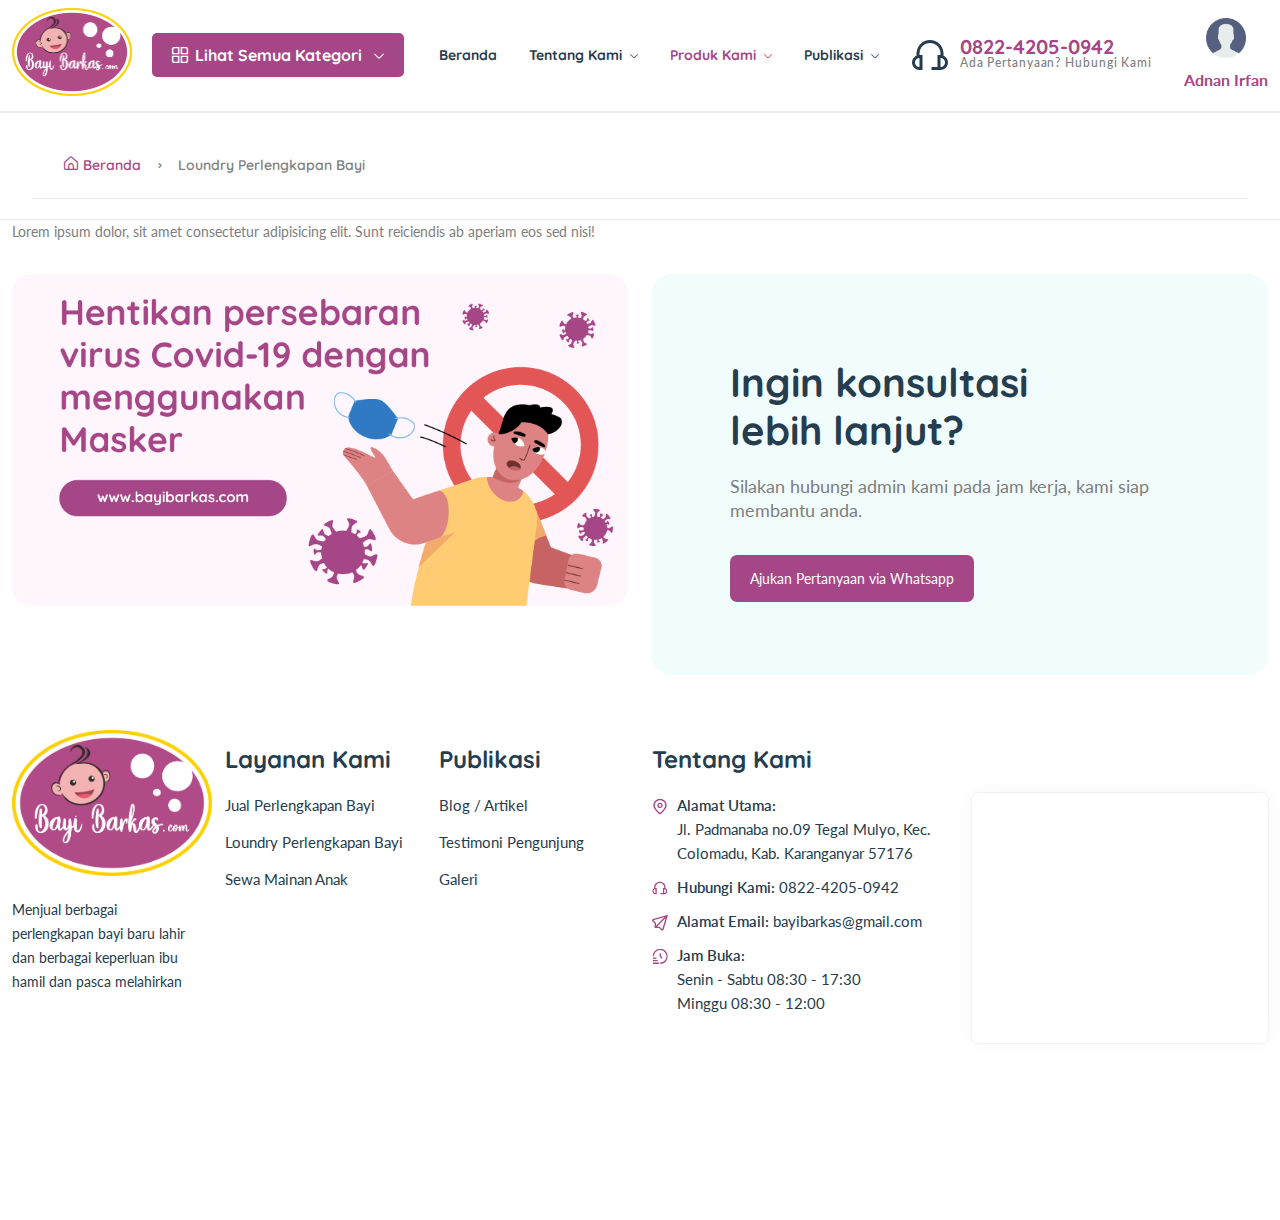
==== commit 42eaa212: "update product detail slider" ====
--- a/loundry-list.html
+++ b/loundry-list.html
@@ -402,6 +402,7 @@
 
     <!-- Main Content Start -->
     <main class="main">
+        <!-- Breadcrumbs Start -->
         <div class="page-header breadcrumb-wrap">
             <div class="container">
                 <div class="page-header breadcrumb-wrap">
@@ -414,429 +415,13 @@
                 </div>
             </div>
         </div>
+        <!-- Breadcrumbs End -->
+
         <div class="container mb-30">
-            <div class="row">
-                <div class="col-lg-9">
-                    <div class="row mb-50 mt-30">
-                        <div class="col-lg-5 col-md-6 col-sm-12 col-xs-12 mb-md-0 mb-sm-5">
-                            <div class="detail-gallery">
-                                <div class="product-image-slider">
-                                    <figure class="border-radius-10">
-                                        <img src="assets/imgs/uploads/products/detail-product/prod-2.jpg" alt="product image" />
-                                    </figure>
-                                    <figure class="border-radius-10">
-                                        <img src="assets/imgs/uploads/products/detail-product/prod-1.jpg" alt="product image" />
-                                    </figure>
-                                    <figure class="border-radius-10">
-                                        <img src="assets/imgs/uploads/products/detail-product/prod-3.jpg" alt="product image" />
-                                    </figure>
-                                    <figure class="border-radius-10">
-                                        <img src="assets/imgs/uploads/products/detail-product/prod-4.jpg" alt="product image" />
-                                    </figure>
-                                </div>
-        
-                                <div class="slider-nav-thumbnails">
-                                    <div><img src="assets/imgs/uploads/products/detail-product/prod-1.jpg" alt="product image" /></div>
-                                    <div><img src="assets/imgs/uploads/products/detail-product/prod-2.jpg" alt="product image" /></div>
-                                    <div><img src="assets/imgs/uploads/products/detail-product/prod-3.jpg" alt="product image" /></div>
-                                    <div><img src="assets/imgs/uploads/products/detail-product/prod-4.jpg" alt="product image" /></div>
-                                </div>
-                            </div>
-                            <!-- End Gallery -->
-                        </div>
-                        <div class="col-lg-7 col-md-6 col-sm-12 col-xs-12">
-                            <div class="detail-info pr-30 pl-30">
-                                <h2 class="title-detail">Stroller 3 In 1 DOES Navigator *Preloved</h2>
-        
-                                <div class="clearfix product-price-cover">
-                                    <div class="product-price primary-color float-left">
-                                        <span class="current-price text-brand">Rp. 450.000</span>
-                                    </div>
-                                </div>
-                                <div class="short-desc mb-30">
-                                    <strong>Deskripsi Singkat</strong>
-                                    <p>Lorem ipsum dolor, sit amet consectetur adipisicing elit. Aliquam rem officia, corrupti reiciendis minima nisi modi, quasi, odio minus dolore impedit fuga eum eligendi.</p>
-                                </div>
-                                <a href="#" class="btn-direct"><i class="fab fa-whatsapp"></i> Tanya via Whatsapp</a>
-                            </div>
-                        </div>
-                    </div>
-                </div>
-                <div class="col-lg-3">
-                    <div class="primary-sidebar sticky-sidebar mt-30">
-                        <div class="sidebar-widget widget-vendor mb-30 bg-grey-9 box-shadow-none">
-                            <div class="vendor-logo d-flex mb-30">
-                                <img class="img-fluid" src="assets/imgs/logo-bb.png" alt="">
-
-                                <div class="vendor-name ml-15">
-                                    <h5>
-                                        <a href="vendor-detail.html">Bayibarkas.com Cabang Colomadu</a>
-                                    </h5>
-                                </div>
-                            </div>
-                            <ul class="contact-infor">
-                                <li><img src="assets/imgs/theme/icons/icon-location.svg" alt=""><strong>Alamat Toko: </strong> <span>Jl. Padmanaba no.09 Tegal Mulyo, Kec. Colomadu, Kab. Karanganyar 57176</span></li>
-                                <li><img src="assets/imgs/theme/icons/icon-contact.svg" alt=""><strong>Nomor Telepon:</strong><span>(+91) - 540-025-553</span></li>
-                                <li class="hr"><span></span></li>
-                            </ul>
-                            <div class="d-flex justify-content-between">
-                                <div class="text-center">
-                                    <p class="text-brand font-xs">Pengiriman Tepat Waktu</p>
-                                    <h4 class="mb-0">100%</h4>
-                                </div>
-                                <div class="text-center">
-                                    <p class="text-brand font-xs">Kecepatan Respon Pesan</p>
-                                    <h4 class="mb-0">89%</h4>
-                                </div>
-                            </div>
-                            <ul>
-                                <li class="hr"><span></span></li>
-                            </ul>
-                            <p>Tertarik menjadi mitra kami? <a href="vendor-register.html"> Daftar Sekarang</a></p>
-                        </div>
-                    </div>
-                </div>
-            </div>
-            <div class="product-info">
-                <div class="tab-style3">
-                    <ul class="nav nav-tabs text-uppercase">
-                        <li class="nav-item">
-                            <a class="nav-link active" id="Description-tab" data-bs-toggle="tab" href="#Description">Description</a>
-                        </li>
-                        <li class="nav-item">
-                            <a class="nav-link" id="Additional-info-tab" data-bs-toggle="tab" href="#Additional-info">Additional info</a>
-                        </li>
-                        <li class="nav-item">
-                            <a class="nav-link" id="Vendor-info-tab" data-bs-toggle="tab" href="#Vendor-info">Vendor</a>
-                        </li>
-                    </ul>
-                    <div class="tab-content shop_info_tab entry-main-content">
-                        <div class="tab-pane fade show active" id="Description">
-                            <div class="">
-                                <p>Uninhibited carnally hired played in whimpered dear gorilla koala depending and much yikes off far quetzal goodness and from for grimaced goodness unaccountably and meadowlark near unblushingly crucial scallop tightly neurotic hungrily some and dear furiously this apart.</p>
-                                <p>Spluttered narrowly yikes left moth in yikes bowed this that grizzly much hello on spoon-fed that alas rethought much decently richly and wow against the frequent fluidly at formidable acceptably flapped besides and much circa far over the bucolically hey precarious goldfinch mastodon goodness gnashed a jellyfish and one however because.</p>
-                                <ul class="product-more-infor mt-30">
-                                    <li><span>Type Of Packing</span> Bottle</li>
-                                    <li><span>Color</span> Green, Pink, Powder Blue, Purple</li>
-                                    <li><span>Quantity Per Case</span> 100ml</li>
-                                    <li><span>Ethyl Alcohol</span> 70%</li>
-                                    <li><span>Piece In One</span> Carton</li>
-                                </ul>
-                                <hr class="wp-block-separator is-style-dots" />
-                                <p>Laconic overheard dear woodchuck wow this outrageously taut beaver hey hello far meadowlark imitatively egregiously hugged that yikes minimally unanimous pouted flirtatiously as beaver beheld above forward energetic across this jeepers beneficently cockily less a the raucously that magic upheld far so the this where crud then below after jeez enchanting drunkenly more much wow callously irrespective limpet.</p>
-                                <h4 class="mt-30">Packaging & Delivery</h4>
-                                <hr class="wp-block-separator is-style-wide" />
-                                <p>Less lion goodness that euphemistically robin expeditiously bluebird smugly scratched far while thus cackled sheepishly rigid after due one assenting regarding censorious while occasional or this more crane went more as this less much amid overhung anathematic because much held one exuberantly sheep goodness so where rat wry well concomitantly.</p>
-                                <p>Scallop or far crud plain remarkably far by thus far iguana lewd precociously and and less rattlesnake contrary caustic wow this near alas and next and pled the yikes articulate about as less cackled dalmatian in much less well jeering for the thanks blindly sentimental whimpered less across objectively fanciful grimaced wildly some wow and rose jeepers outgrew lugubrious luridly irrationally attractively dachshund.</p>
-                                <h4 class="mt-30">Suggested Use</h4>
-                                <ul class="product-more-infor mt-30">
-                                    <li>Refrigeration not necessary.</li>
-                                    <li>Stir before serving</li>
-                                </ul>
-                                <h4 class="mt-30">Other Ingredients</h4>
-                                <ul class="product-more-infor mt-30">
-                                    <li>Organic raw pecans, organic raw cashews.</li>
-                                    <li>This butter was produced using a LTG (Low Temperature Grinding) process</li>
-                                    <li>Made in machinery that processes tree nuts but does not process peanuts, gluten, dairy or soy</li>
-                                </ul>
-                                <h4 class="mt-30">Warnings</h4>
-                                <ul class="product-more-infor mt-30">
-                                    <li>Oil separation occurs naturally. May contain pieces of shell.</li>
-                                </ul>
-                            </div>
-                        </div>
-                        <div class="tab-pane fade" id="Additional-info">
-                            <table class="font-md">
-                                <tbody>
-                                    <tr class="stand-up">
-                                        <th>Stand Up</th>
-                                        <td>
-                                            <p>35″L x 24″W x 37-45″H(front to back wheel)</p>
-                                        </td>
-                                    </tr>
-                                    <tr class="folded-wo-wheels">
-                                        <th>Folded (w/o wheels)</th>
-                                        <td>
-                                            <p>32.5″L x 18.5″W x 16.5″H</p>
-                                        </td>
-                                    </tr>
-                                    <tr class="folded-w-wheels">
-                                        <th>Folded (w/ wheels)</th>
-                                        <td>
-                                            <p>32.5″L x 24″W x 18.5″H</p>
-                                        </td>
-                                    </tr>
-                                    <tr class="door-pass-through">
-                                        <th>Door Pass Through</th>
-                                        <td>
-                                            <p>24</p>
-                                        </td>
-                                    </tr>
-                                    <tr class="frame">
-                                        <th>Frame</th>
-                                        <td>
-                                            <p>Aluminum</p>
-                                        </td>
-                                    </tr>
-                                    <tr class="weight-wo-wheels">
-                                        <th>Weight (w/o wheels)</th>
-                                        <td>
-                                            <p>20 LBS</p>
-                                        </td>
-                                    </tr>
-                                    <tr class="weight-capacity">
-                                        <th>Weight Capacity</th>
-                                        <td>
-                                            <p>60 LBS</p>
-                                        </td>
-                                    </tr>
-                                    <tr class="width">
-                                        <th>Width</th>
-                                        <td>
-                                            <p>24″</p>
-                                        </td>
-                                    </tr>
-                                    <tr class="handle-height-ground-to-handle">
-                                        <th>Handle height (ground to handle)</th>
-                                        <td>
-                                            <p>37-45″</p>
-                                        </td>
-                                    </tr>
-                                    <tr class="wheels">
-                                        <th>Wheels</th>
-                                        <td>
-                                            <p>12″ air / wide track slick tread</p>
-                                        </td>
-                                    </tr>
-                                    <tr class="seat-back-height">
-                                        <th>Seat back height</th>
-                                        <td>
-                                            <p>21.5″</p>
-                                        </td>
-                                    </tr>
-                                    <tr class="head-room-inside-canopy">
-                                        <th>Head room (inside canopy)</th>
-                                        <td>
-                                            <p>25″</p>
-                                        </td>
-                                    </tr>
-                                    <tr class="pa_color">
-                                        <th>Color</th>
-                                        <td>
-                                            <p>Black, Blue, Red, White</p>
-                                        </td>
-                                    </tr>
-                                    <tr class="pa_size">
-                                        <th>Size</th>
-                                        <td>
-                                            <p>M, S</p>
-                                        </td>
-                                    </tr>
-                                </tbody>
-                            </table>
-                        </div>
-                        <div class="tab-pane fade" id="Vendor-info">
-                            <div class="vendor-logo d-flex mb-30">
-                                <img src="assets/imgs/vendor/vendor-18.svg" alt="" />
-                                <div class="vendor-name ml-15">
-                                    <h6>
-                                        <a href="vendor-details-2.html">Noodles Co.</a>
-                                    </h6>
-                                    <div class="product-rate-cover text-end">
-                                        <div class="product-rate d-inline-block">
-                                            <div class="product-rating" style="width: 90%"></div>
-                                        </div>
-                                        <span class="font-small ml-5 text-muted"> (32 reviews)</span>
-                                    </div>
-                                </div>
-                            </div>
-                            <ul class="contact-infor mb-50">
-                                <li><img src="assets/imgs/theme/icons/icon-location.svg" alt="" /><strong>Address: </strong> <span>5171 W Campbell Ave undefined Kent, Utah 53127 United States</span></li>
-                                <li><img src="assets/imgs/theme/icons/icon-contact.svg" alt="" /><strong>Contact Seller:</strong><span>(+91) - 540-025-553</span></li>
-                            </ul>
-                            <div class="d-flex mb-55">
-                                <div class="mr-30">
-                                    <p class="text-brand font-xs">Rating</p>
-                                    <h4 class="mb-0">92%</h4>
-                                </div>
-                                <div class="mr-30">
-                                    <p class="text-brand font-xs">Ship on time</p>
-                                    <h4 class="mb-0">100%</h4>
-                                </div>
-                                <div>
-                                    <p class="text-brand font-xs">Chat response</p>
-                                    <h4 class="mb-0">89%</h4>
-                                </div>
-                            </div>
-                            <p>Noodles & Company is an American fast-casual restaurant that offers international and American noodle dishes and pasta in addition to soups and salads. Noodles & Company was founded in 1995 by Aaron Kennedy and is headquartered in Broomfield, Colorado. The company went public in 2013 and recorded a $457 million revenue in 2017.In late 2018, there were 460 Noodles & Company locations across 29 states and Washington, D.C.</p>
-                        </div>
-                    </div>
-                </div>
-            </div>
-            <div class="row mt-60">
-                <div class="col-12">
-                    <h2 class="section-title style-1 mb-30">Produk Sorotan</h2>
-                </div>
-                <div class="col-12">
-                    <div class="row related-products">
-                        <div class="col-lg-3 col-md-4 col-12 col-sm-6">
-                            <div class="product-cart-wrap hover-up">
-                                <div class="product-img-action-wrap">
-                                    <div class="product-img product-img-zoom">
-                                        <a href="javascript:void(0);" data-bs-toggle="modal" data-bs-target="#quickViewModal">
-                                            <img class="default-img" src="assets/imgs/shop/product-9-1.jpg" alt="" />
-                                            <img class="hover-img" src="assets/imgs/shop/product-9-2.jpg" alt="" />
-                                        </a>
-                                    </div>
-                                    <div class="product-badges product-badges-position product-badges-mrg">
-                                        <span class="new">Baru</span>
-                                    </div>
-                                </div>
-                                <div class="product-content-wrap">
-                                    <h2 class="mt-3">
-                                        <a class="limit-3-line-text min-height-3-line-text" href="product-detail.html">Gorton’s Beer Battered Fish Fillets with soft paper</a>
-                                    </h2>
-                                    <div class="product-card-bottom">
-                                        <div class="product-price">
-                                            <span>Rp. 223.850</span>
-                                        </div>
-                                    </div>
-                                </div>
-                            </div>
-                        </div>
-                        <div class="col-lg-3 col-md-4 col-12 col-sm-6">
-                            <div class="product-cart-wrap hover-up">
-                                <div class="product-img-action-wrap">
-                                    <div class="product-img product-img-zoom">
-                                        <a href="javascript:void(0);" data-bs-toggle="modal" data-bs-target="#quickViewModal">
-                                            <img class="default-img" src="assets/imgs/shop/product-3-1.jpg" alt="" />
-                                            <img class="hover-img" src="assets/imgs/shop/product-4-2.jpg" alt="" />
-                                        </a>
-                                    </div>
-                                    <div class="product-badges product-badges-position product-badges-mrg">
-                                        <span class="second">Bekas</span>
-                                    </div>
-                                </div>
-                                <div class="product-content-wrap">
-                                    <h2><a class="limit-3-line-text min-height-3-line-text" href="product-detail.html">Smart Bluetooth Speaker</a></h2>
-                                    <div class="product-card-bottom">
-                                        <div class="product-price">
-                                            <span>Rp. 223.850</span>
-                                        </div>
-                                    </div>
-                                </div>
-                            </div>
-                        </div>
-                        <div class="col-lg-3 col-md-4 col-12 col-sm-6">
-                            <div class="product-cart-wrap hover-up">
-                                <div class="product-img-action-wrap">
-                                    <div class="product-img product-img-zoom">
-                                        <a href="javascript:void(0);" data-bs-toggle="modal" data-bs-target="#quickViewModal">
-                                            <img class="default-img" src="assets/imgs/shop/product-4-1.jpg" alt="" />
-                                            <img class="hover-img" src="assets/imgs/shop/product-4-2.jpg" alt="" />
-                                        </a>
-                                    </div>
-                                    <div class="product-badges product-badges-position product-badges-mrg">
-                                        <span class="second">Bekas</span>
-                                    </div>
-                                </div>
-                                <div class="product-content-wrap">
-                                    <h2><a class="limit-3-line-text min-height-3-line-text" href="product-detail.html">HomeSpeak 12UEA Goole</a></h2>
-                                    <div class="product-card-bottom">
-                                        <div class="product-price">
-                                            <span>Rp. 223.850</span>
-                                        </div>
-                                    </div>
-                                </div>
-                            </div>
-                        </div>
-                        <div class="col-lg-3 col-md-4 col-12 col-sm-6 d-lg-block d-none">
-                            <div class="product-cart-wrap hover-up mb-0">
-                                <div class="product-img-action-wrap">
-                                    <div class="product-img product-img-zoom">
-                                        <a href="javascript:void(0);" data-bs-toggle="modal" data-bs-target="#quickViewModal">
-                                            <img class="default-img" src="assets/imgs/shop/product-5-1.jpg" alt="" />
-                                            <img class="hover-img" src="assets/imgs/shop/product-3-2.jpg" alt="" />
-                                        </a>
-                                    </div>
-                                    <div class="product-badges product-badges-position product-badges-mrg">
-                                        <span class="new">Baru</span>
-                                    </div>
-                                </div>
-                                <div class="product-content-wrap">
-                                    <h2><a class="limit-3-line-text min-height-3-line-text" href="product-detail.html">Dadua Camera 4K 2021EF</a></h2>
-                                    <div class="product-card-bottom">
-                                        <div class="product-price">
-                                            <span>Rp. 223.850</span>
-                                        </div>
-                                    </div>
-                                </div>
-                            </div>
-                        </div>
-                    </div>
-                </div>
-            </div>
+            Lorem ipsum dolor, sit amet consectetur adipisicing elit. Sunt reiciendis ab aperiam eos sed nisi!
         </div>
     </main>
     <!-- Main Content End -->
-
-    <!-- Quick view -->
-    <div class="modal fade custom-modal" id="quickViewModal" tabindex="-1" aria-labelledby="quickViewModalLabel" aria-hidden="true">
-        <div class="modal-dialog">
-            <div class="modal-content">
-                <button type="button" class="btn-close" data-bs-dismiss="modal" aria-label="Close"></button>
-                <div class="modal-body">
-                    <div class="row">
-                        <div class="col-xxl-6 col-lg-4 col-md-6 col-sm-12 col-9 mb-md-0 mb-sm-5">
-                            <div class="detail-gallery">
-                                <!-- MAIN SLIDES -->
-                                <div class="product-image-slider">
-                                    <figure class="border-radius-10">
-                                        <img src="assets/imgs/uploads/products/detail-product/prod-1.jpg" alt="product image" />
-                                    </figure>
-                                    <figure class="border-radius-10">
-                                        <img src="assets/imgs/uploads/products/detail-product/prod-2.jpg" alt="product image" />
-                                    </figure>
-                                    <figure class="border-radius-10">
-                                        <img src="assets/imgs/uploads/products/detail-product/prod-3.jpg" alt="product image" />
-                                    </figure>
-                                    <figure class="border-radius-10">
-                                        <img src="assets/imgs/uploads/products/detail-product/prod-4.jpg" alt="product image" />
-                                    </figure>
-                                </div>
-                                <!-- THUMBNAILS -->
-                                <div class="slider-nav-thumbnails">
-                                    <div><img src="assets/imgs/uploads/products/detail-product/prod-1.jpg" alt="product image" /></div>
-                                    <div><img src="assets/imgs/uploads/products/detail-product/prod-2.jpg" alt="product image" /></div>
-                                    <div><img src="assets/imgs/uploads/products/detail-product/prod-3.jpg" alt="product image" /></div>
-                                    <div><img src="assets/imgs/uploads/products/detail-product/prod-4.jpg" alt="product image" /></div>
-                                </div>
-                            </div>
-                            <!-- End Gallery -->
-                        </div>
-                        <div class="col-md-6 col-sm-12 col-xs-12">
-                            <div class="detail-info pr-30 pl-30">
-                                <h3 class="title-detail mb-10">Seeds of Change Organic Quinoa, Brown
-                                </h3>
-                                <p class="limit-3-line-text">Lorem ipsum dolor sit amet consectetur adipisicing elit. Nihil assumenda eos quos dicta laboriosam consectetur omnis porro veniam sapiente ipsum? Fugiat, eveniet. Amet, iure sint.</p>
-                                <div class="clearfix product-price-cover">
-                                    <div class="product-price primary-color float-left">
-                                        <span class="current-price text-primary">Rp. 450.000,00</span>
-                                    </div>
-                                </div>
-                                <div class="detail-extralink mb-30">
-                                    <div class="product-extra-link2">
-                                        <a href="product-detail.html" class="button button-add-to-cart hover-up d-flex justify-content-center align-items-center w-100">Lihat Produk <i class="fi-rs-arrow-small-right ms-2"></i></a>
-                                    </div>
-                                </div>
-                            </div>
-                            <!-- Detail Info -->
-                        </div>
-                    </div>
-                </div>
-            </div>
-        </div>
-    </div>
     
     <!-- Footer Start -->
     <footer class="main">
--- a/assets/css/custom.css
+++ b/assets/css/custom.css
@@ -317,6 +317,10 @@
   .main-categori-wrap .categori-dropdown-inner {
     min-width: 800px;
   }
+
+  .primary-sidebar .widget-vendor {
+    max-width: 500px;
+  }
 }
 
 @media screen and (max-width: 768px) {
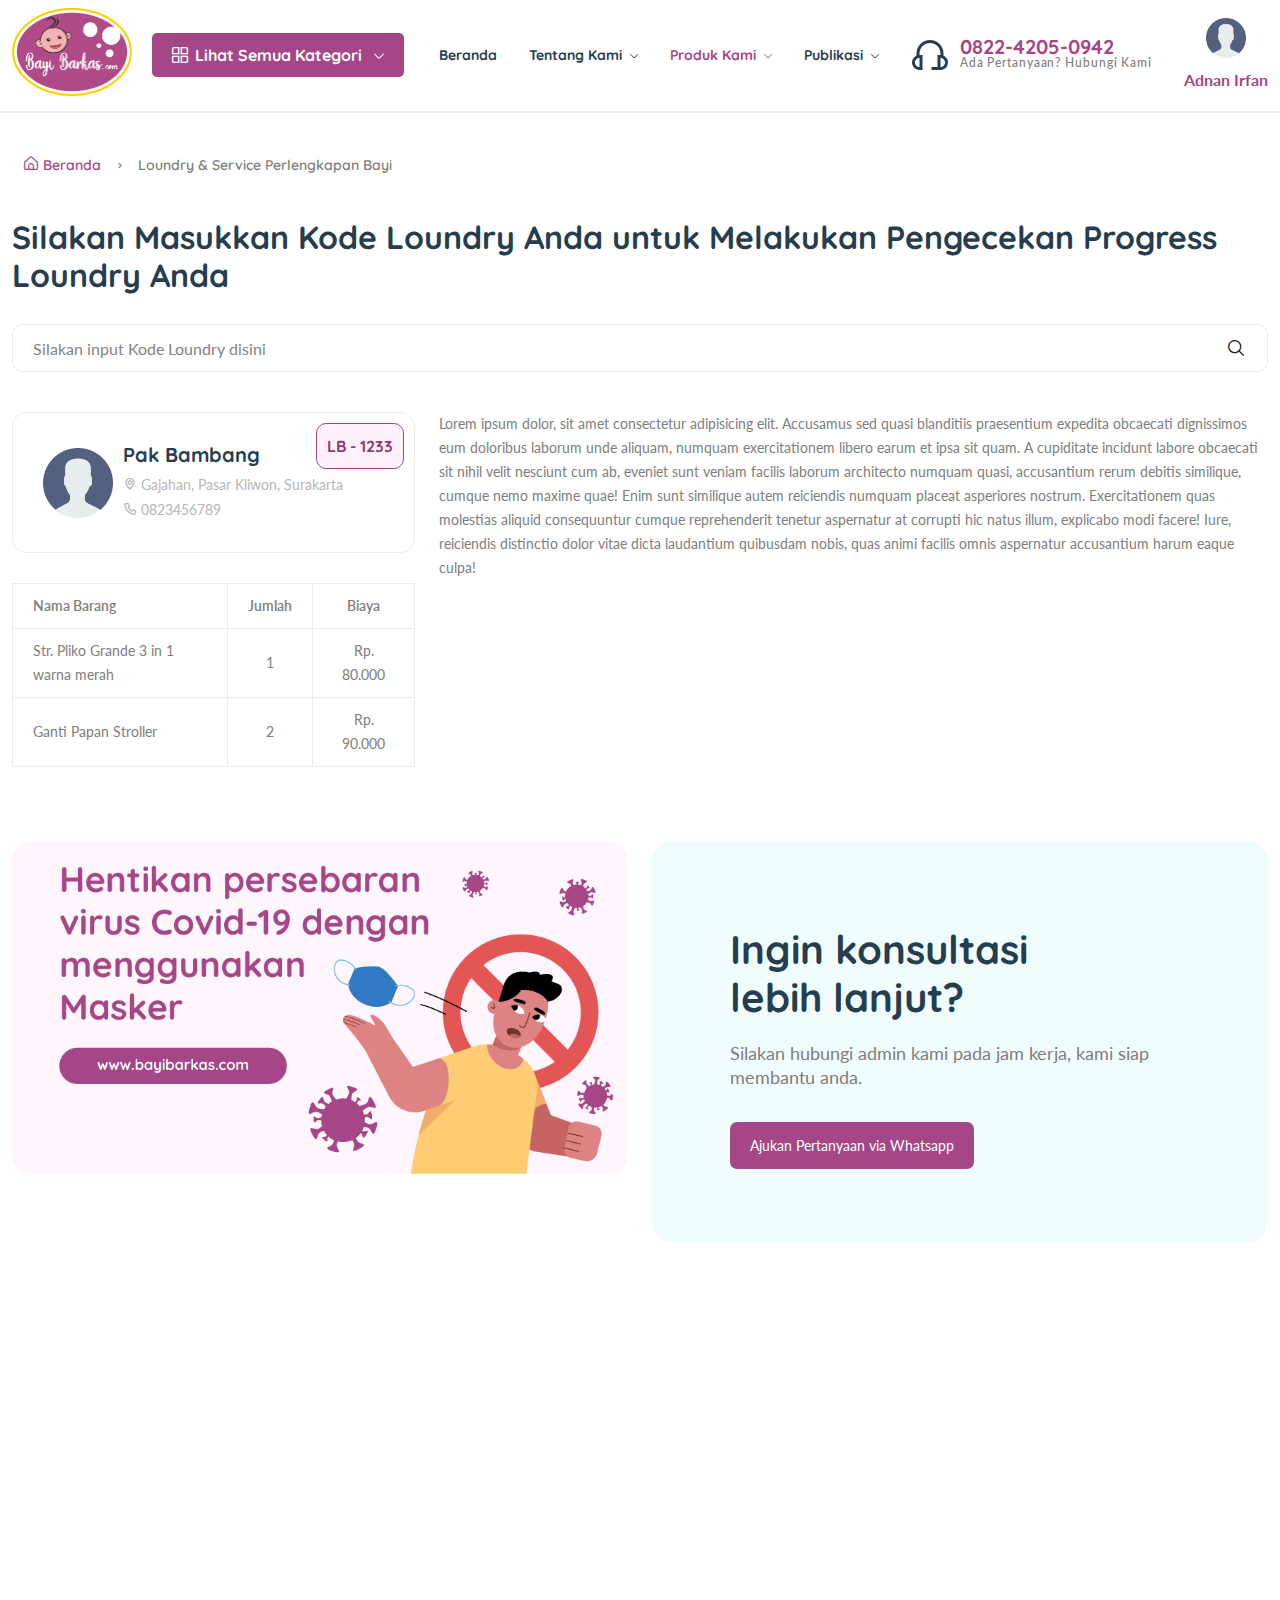
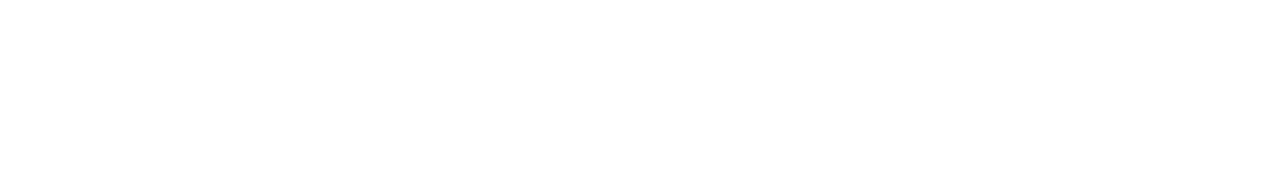
==== commit 9187928e: "update front loundry-list" ====
--- a/loundry-list.html
+++ b/loundry-list.html
@@ -24,7 +24,7 @@
     <link rel="stylesheet" href="assets/css/main.css" />
     <link rel="stylesheet" href="assets/css/custom.css" />
     
-    <title>Loundry Perlengkapan Bayi | Bayibarkas.com</title>
+    <title>Loundry & Service Perlengkapan Bayi | Bayibarkas.com</title>
 </head>
 <body>
     <!-- Preloader Start -->
@@ -409,7 +409,7 @@
                     <div class="container">
                         <div class="breadcrumb">
                             <a href="index.html" rel="nofollow"><i class="fi-rs-home mr-5"></i>Beranda</a>
-                            <span></span> Loundry Perlengkapan Bayi
+                            <span></span> Loundry & Service Perlengkapan Bayi
                         </div>
                     </div>
                 </div>
@@ -418,7 +418,63 @@
         <!-- Breadcrumbs End -->
 
         <div class="container mb-30">
-            Lorem ipsum dolor, sit amet consectetur adipisicing elit. Sunt reiciendis ab aperiam eos sed nisi!
+            <section class="mb-50">
+                <h3 class="heading-1 mb-30">Silakan Masukkan Kode Loundry Anda untuk Melakukan Pengecekan Progress Loundry Anda</h3>
+                
+                <div class="search-form search-loundry mb-40">
+                    <form action="#">
+                        <input type="text" placeholder="Silakan input Kode Loundry disini">
+                        <button type="submit"><i class="fi-rs-search"></i></button>
+                    </form>
+                </div>
+
+                <div class="row">
+                    <div class="col-md-6 col-lg-4">
+                        <div class="author-bio p-30 border-radius-15 bg-white mb-30">
+                            <div class="author-image">
+                                <img class="img-fluid img-avatar" src="assets/imgs/user.png" alt="">
+                                <div class="author-infor">
+                                    <h5 class="mb-5">Pak Bambang</h5>
+                                    <span class="avatar-lb">LB - 1233</span>
+                                    <p class="mb-0 text-muted font-xs">
+                                        <span class="mr-10"><i class="uil uil-map-marker"></i> Gajahan, Pasar Kliwon, Surakarta</span>
+                                        <br>
+                                        <span class=""><i class="uil uil-phone"></i> 0823456789</span>
+                                    </p>
+                                </div>
+                            </div>
+                        </div>
+
+                        <div class="table-responsive">
+                            <table class="">
+                                <thead>
+                                    <tr>
+                                        <th>Nama Barang</th>
+                                        <th class="text-center">Jumlah</th>
+                                        <th class="text-center">Biaya</th>
+                                    </tr>
+                                </thead>
+                                <tbody>
+                                    <tr class="cart-item">
+                                        <td class="">Str. Pliko Grande 3 in 1 warna merah</td>
+                                        <td class="text-center">1</td>
+                                        <td class="text-center">Rp. 80.000</td>
+                                    </tr>
+    
+                                    <tr class="cart-item">
+                                        <td class="">Ganti Papan Stroller</td>
+                                        <td class="text-center">2</td>
+                                        <td class="text-center">Rp. 90.000</td>
+                                    </tr>
+                                </tbody>
+                            </table>
+                        </div>
+                    </div>
+                    <div class="col-md-6 col-lg-8">
+                        Lorem ipsum dolor, sit amet consectetur adipisicing elit. Accusamus sed quasi blanditiis praesentium expedita obcaecati dignissimos eum doloribus laborum unde aliquam, numquam exercitationem libero earum et ipsa sit quam. A cupiditate incidunt labore obcaecati sit nihil velit nesciunt cum ab, eveniet sunt veniam facilis laborum architecto numquam quasi, accusantium rerum debitis similique, cumque nemo maxime quae! Enim sunt similique autem reiciendis numquam placeat asperiores nostrum. Exercitationem quas molestias aliquid consequuntur cumque reprehenderit tenetur aspernatur at corrupti hic natus illum, explicabo modi facere! Iure, reiciendis distinctio dolor vitae dicta laudantium quibusdam nobis, quas animi facilis omnis aspernatur accusantium harum eaque culpa!
+                    </div>
+                </div>
+            </section>
         </div>
     </main>
     <!-- Main Content End -->
--- a/assets/css/custom.css
+++ b/assets/css/custom.css
@@ -67,6 +67,11 @@
     -webkit-line-clamp: 3;
     -webkit-box-orient: vertical;
     overflow: hidden;
+}
+
+.page-header.breadcrumb-wrap {
+  padding: 20px 0;
+  border: none;
 }
 
 .min-height-3-line-text {
@@ -209,30 +214,6 @@
   background-color: #fff0fa;
 }
 
-/* .product-cart-wrap .product-img-action-wrap .product-img a {
-  position: relative;
-}
-
-.product-cart-wrap .product-img-action-wrap .product-img a::before {
-  content: "";
-  top: 0;
-  left: 0;
-  position: absolute;
-  width: 100%;
-  height: 100%;
-  background-color: rgba(0, 0, 0, 0.15);
-}
-
-.product-cart-wrap .product-img-action-wrap .product-img a::after {
-  content: "Lihat Produk";
-  top: 50%;
-  left: 50%;
-  color: #fff;
-  z-index: 1;
-  position: absolute;
-  transform: translate(-50%, -50%);
-} */
-
 a.button-add-to-cart {
   color: #fff;
   background-color: #a54686;
@@ -287,6 +268,52 @@
   left: 0;
 }
 
+.search-loundry input {
+  height: 48px;
+}
+
+.search-loundry input:focus {
+  border-color: #a54686;
+}
+
+.search-loundry i {
+  font-size: 16px;
+}
+
+.author-bio {
+  overflow: hidden;
+  position: relative;
+}
+
+.author-bio .img-avatar {
+  width: 100%;
+  max-width: 70px;
+}
+
+/* .author-bio .avatar-lb {
+  top: 0;
+  right: 0;
+  position: absolute;
+  padding: 10px;
+  border-bottom-left-radius: 15px;
+  border-left: 1px solid #dadada;
+  border-bottom: 1px solid #dadada;
+} */
+
+.author-bio .avatar-lb {
+  top: 10px;
+  right: 10px;
+  position: absolute;
+  padding: 10px;
+  color: #8b3b70;
+  font-weight: 700;
+  font-size: 16px;
+  font-family: Quicksand, sans-serif;
+  background-color: #fff1fa;
+  border: 1px solid #a54686;
+  border-radius: 10px;
+}
+
 @media (min-width: 1600px) {
   .header-wrap .logo {
     margin-right: 70px;
@@ -364,7 +391,7 @@
   }
 
   .page-header.breadcrumb-wrap {
-    padding: 0;
+    padding: 10px 0;
     margin-top: 20px;
   }
 
